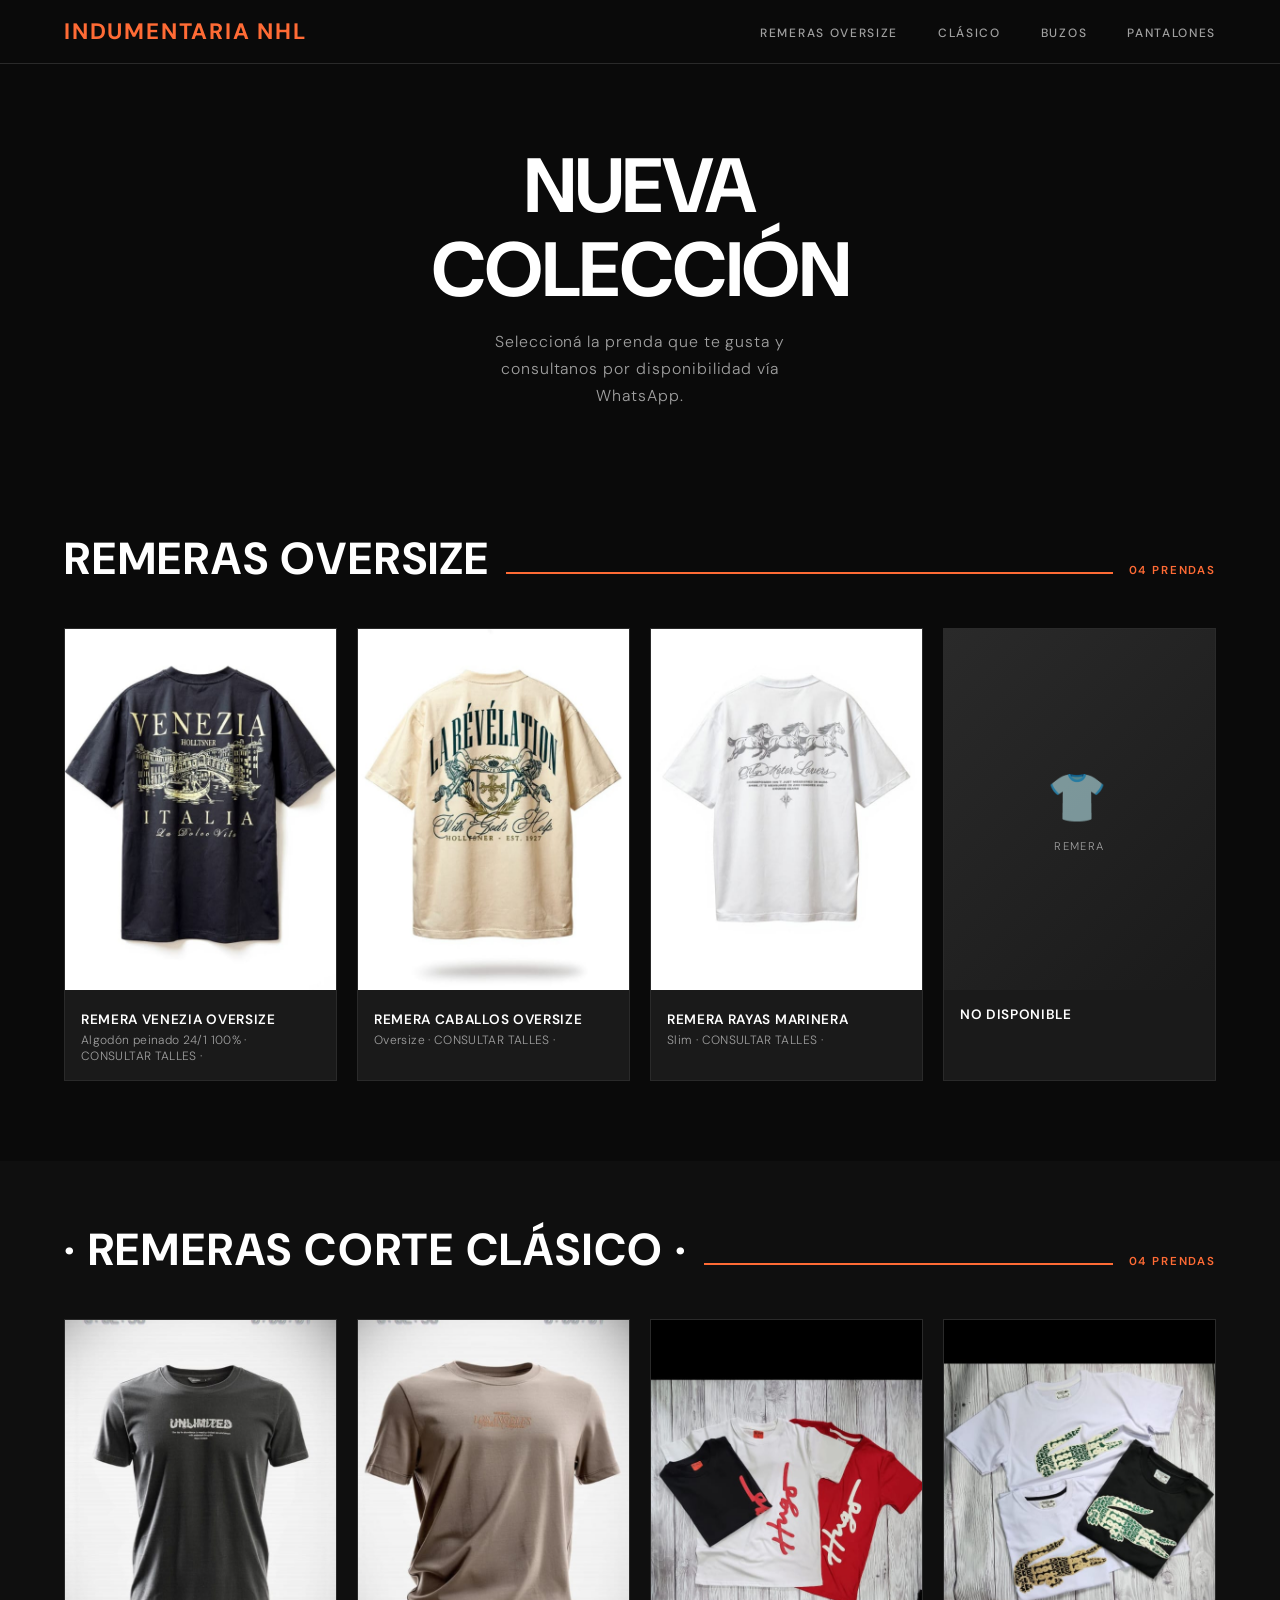
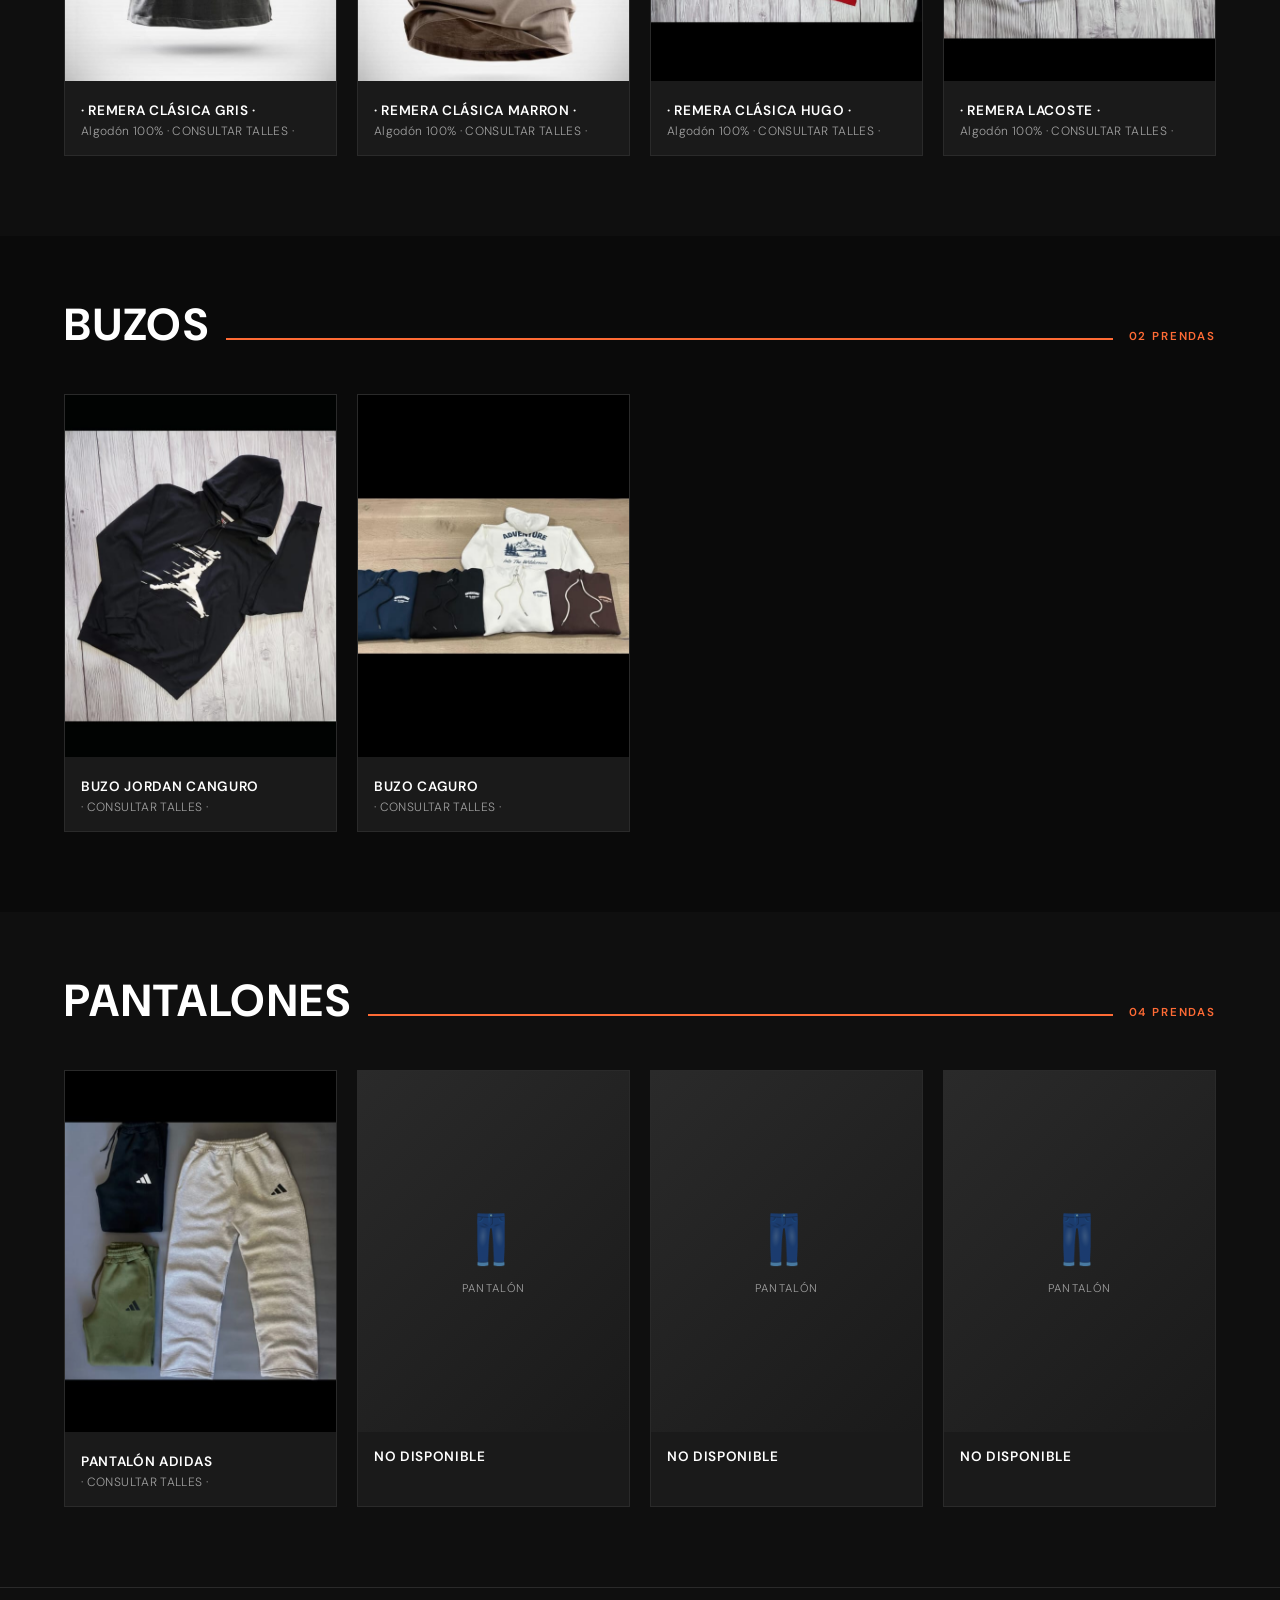
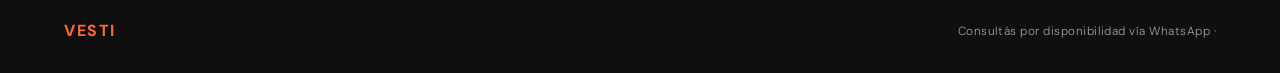
==== index.html @ 1a9f8312 "actualizo nombre pagina" ====
<!DOCTYPE html>
<html lang="es">
<head>
<meta charset="UTF-8">
<meta name="viewport" content="width=device-width, initial-scale=1.0">
<title>VESTI — Ropa</title>
<link href="https://fonts.googleapis.com/css2?family=Cormorant+Garamond:wght@300;400;600&family=DM+Sans:wght@300;400;500&display=swap" rel="stylesheet">
<link rel="stylesheet" href="css/styles.css">
</head>
<body>

<nav>
  <a href="#" class="brand">Indumentaria NHL </a>
  <ul class="nav-links">
    <li><a href="#remeras" class="active">Remeras Oversize</a></li>
    <li><a href="#remeras-clasico">Clásico</a></li>
    <li><a href="#buzos">Buzos</a></li>
    <li><a href="#pantalones">Pantalones</a></li>
  </ul>
  <button class="hamburger" id="hamburger" aria-label="Menú" onclick="toggleMenu()">
    <span></span><span></span><span></span>
  </button>
</nav>

<div class="mobile-menu" id="mobileMenu">
  <a href="#remeras" onclick="closeMenu()">Remeras</a>
  <a href="#remeras-clasico" onclick="closeMenu()">Clásico</a>
  <a href="#buzos" onclick="closeMenu()">Buzos</a>
  <a href="#pantalones" onclick="closeMenu()">Pantalones</a>
</div>

<nav class="bottom-nav" id="bottomNav">
  <a href="#remeras" id="bn-remeras">
    <svg viewBox="0 0 24 24"><path d="M20.38 3.46L16 2a4 4 0 01-8 0L3.62 3.46a2 2 0 00-1.34 2.23l.58 3.57a1 1 0 00.99.86H6v10c0 .55.45 1 1 1h10c.55 0 1-.45 1-1V10h2.15a1 1 0 00.99-.86l.58-3.57a2 2 0 00-1.34-2.23z"/></svg>
    Remeras
  </a>
  <a href="#remeras-clasico" id="bn-remeras-clasico">
    <svg viewBox="0 0 24 24"><path d="M20.38 3.46L16 2a4 4 0 01-8 0L3.62 3.46a2 2 0 00-1.34 2.23l.58 3.57a1 1 0 00.99.86H6v10c0 .55.45 1 1 1h10c.55 0 1-.45 1-1V10h2.15a1 1 0 00.99-.86l.58-3.57a2 2 0 00-1.34-2.23z"/></svg>
    Clásico
  </a>
  <a href="#buzos" id="bn-buzos">
    <svg viewBox="0 0 24 24"><rect x="2" y="7" width="20" height="14" rx="1"/><path d="M16 7V5a4 4 0 00-8 0v2"/></svg>
    Buzos
  </a>
  <a href="#pantalones" id="bn-pantalones">
    <svg viewBox="0 0 24 24"><path d="M6 2h12l-1.5 10-2.5 10h-4L7.5 12 6 2z"/><path d="M6 2l1.5 10h9L18 2"/></svg>
    Pantalones
  </a>
</nav>

<div class="hero">
  <h1>Nueva<br>Colección</h1>
  <p>Seleccioná la prenda que te gusta y consultanos por disponibilidad vía WhatsApp.</p>
</div>

<!-- ========== REMERAS OVERSIZE ========== -->
<section class="section" id="remeras">
  <div class="section-header">
    <h2 class="section-title">Remeras Oversize</h2>
    <div class="section-line"></div>
    <span class="section-count">04 prendas</span>
  </div>
  <div class="grid">
    <div class="card" onclick="openModal('Remera Venezia Ovesize','Remeras','Corte recto, tela de algodón 100% peinado. Disponible en talle S, M, L, XL.','img/venezia-rem.jpg','👕')">
      <img src="img/venezia-rem.jpg" alt="Remera negra" style="width:100%;aspect-ratio:3/4;object-fit:cover;">
      <div class="card-body">
        <div class="card-name">Remera Venezia Oversize</div>
        <div class="card-detail">Algodón peinado 24/1 100% · CONSULTAR TALLES ·</div>
      </div>
      <div class="card-overlay"><button class="card-overlay-btn">Ver prenda</button></div>
    </div>

    <div class="card" onclick="openModal('Remera Oversize Beige','Remeras','Corte oversize, cuello redondo. Tela gruesa de alta calidad. Ideal para el día a día.','img/caballos-rem.jpeg','👕')">
      <img src="img/caballos-rem.jpeg" alt="Remera Beige" style="width:100%;aspect-ratio:3/4;object-fit:cover;">
      <div class="card-body">
        <div class="card-name">Remera Caballos Oversize</div>
        <div class="card-detail">Oversize · CONSULTAR TALLES ·</div>
      </div>
      <div class="card-overlay"><button class="card-overlay-btn">Ver prenda</button></div>
    </div>

    <div class="card" onclick="openModal('Remera Oversize Caballos','Remeras','Diseño minimalista.','img/caballos2-rem.jpeg','👕')">
      <img src="img/caballos2-rem.jpeg" alt="Remera Beige" style="width:100%;aspect-ratio:3/4;object-fit:cover;">
      <div class="card-body">
        <div class="card-name">Remera Rayas Marinera</div>
        <div class="card-detail">Slim · CONSULTAR TALLES ·</div>
      </div>
      <div class="card-overlay"><button class="card-overlay-btn">Ver prenda</button></div>
    </div>
    <div class="card" onclick="openModal('Remera Estampada Retro','Remeras','Estampa retro exclusiva de colección. Tela de algodón orgánico. Edición limitada.','img/calvin-klein-rem.jpeg','👕')">
      <div class="placeholder-img"><span class="icon">👕</span><span>Remera</span></div>
      <div class="card-body">
        <div class="card-name">No disponible</div>
        <div class="card-detail"></div>
      </div>
      <div class="card-overlay"><button class="card-overlay-btn">Ver prenda</button></div>
    </div>
  </div>
</section>

<!-- ========== REMERAS CORTE CLÁSICO ========== -->
<section class="section" id="remeras-clasico">
  <div class="section-header">
    <h2 class="section-title">· Remeras Corte Clásico ·</h2>
    <div class="section-line"></div>
    <span class="section-count">04 prendas</span>
  </div>
  <div class="grid">
    <div class="card" onclick="openModal('Remera Clásica Gris','Remeras Clásico','Corte ajustado clásico, tela de algodón 100% peinado. Perfecta para combinar con cualquier outfit.','img/unlimited-rem.jpeg','👕')">
      <img src="img/unlimited-rem.jpeg" alt="Remera Gris Oscuro" style="width:100%;aspect-ratio:3/4;object-fit:cover;">
      <div class="card-body">
        <div class="card-name">· Remera Clásica Gris ·</div>
        <div class="card-detail">Algodón 100% · CONSULTAR TALLES ·</div>
      </div>
      <div class="card-overlay"><button class="card-overlay-btn">Ver prenda</button></div>
    </div>
    <div class="card" onclick="openModal('Remera Clásica Marron','Remeras Clásico','Corte ajustado, cuello redondo. Tela premium de algodón. Ideal para looks minimalistas.','img/marron-rem.jpeg','👕')">
      <img src="img/marron-rem.jpeg" alt="Remera Marron" style="width:100%;aspect-ratio:3/4;object-fit:cover;">
      <div class="card-body">
        <div class="card-name">· Remera Clásica Marron ·</div>
        <div class="card-detail">Algodón 100% · CONSULTAR TALLES ·</div>
      </div>
      <div class="card-overlay"><button class="card-overlay-btn">Ver prenda</button></div>
    </div>
    <div class="card" onclick="openModal('Remera Hugo ','Remeras Clásico','Corte clásico. Tejido suave y cómodo. Versátil para cualquier ocasión.','img/hugo.rem.jpeg','👕')">
      <img src="img/hugo.rem.jpeg" alt="Remera Hugo" style="width:100%;aspect-ratio:3/4;object-fit:cover;">
      <div class="card-body">
        <div class="card-name">· Remera Clásica Hugo · </div>
        <div class="card-detail">Algodón 100% · CONSULTAR TALLES ·</div>
      </div>
      <div class="card-overlay"><button class="card-overlay-btn">Ver prenda</button></div>
    </div>
    <div class="card" onclick="openModal('Remera Clásica Marfil','Remeras Clásico','Tono marfil elegante. Corte clásico impecable. Tela de alta calidad y durabilidad.','img/lacoste-rem.jpeg','👕')">
      <img src="img/lacoste-rem.jpeg" alt="Remera" style="width:100%;aspect-ratio:3/4;object-fit:cover;">
      <div class="card-body">
        <div class="card-name">· Remera Lacoste · </div>
        <div class="card-detail">Algodón 100% · CONSULTAR TALLES ·</div>
      </div>
      <div class="card-overlay"><button class="card-overlay-btn">Ver prenda</button></div>
    </div>
  </div>
</section>

<!-- ========== BUZOS ========== -->
<section class="section" id="buzos">
  <div class="section-header">
    <h2 class="section-title">Buzos</h2>
    <div class="section-line"></div>
    <span class="section-count">02 prendas</span>
  </div>
  <div class="grid">
    <div class="card" onclick="openModal('Buzo Canguro Gris','Buzos','Canguro con bolsillo frontal. Tela de algodón y poliéster. Ideal para el frío sin perder el estilo.','img/buzo-jordan.jpeg','🧥')">
      <img src="img/buzo-jordan.jpeg" alt="Remera" style="width:100%;aspect-ratio:3/4;object-fit:cover;">
      <div class="card-body">
        <div class="card-name">Buzo Jordan Canguro</div>
        <div class="card-detail">· CONSULTAR TALLES ·</div>
      </div>
      <div class="card-overlay"><button class="card-overlay-btn">Ver prenda</button></div>
    </div>
    <div class="card" onclick="openModal('Buzo Crewneck Negro','Buzos','Cuello redondo clásico. Felpa interna suave. Bordado minimalista en pecho.','img/buzo-adventure.jpeg','🧥')">
      <img src="img/buzo-adventure.jpeg" alt="Remera" style="width:100%;aspect-ratio:3/4;object-fit:cover;">
      <div class="card-body">
        <div class="card-name">Buzo Caguro</div>
        <div class="card-detail">· CONSULTAR TALLES ·</div>
      </div>
      <div class="card-overlay"><button class="card-overlay-btn">Ver prenda</button></div>
    </div>
  </div>
</section>

<!-- ========== PANTALONES ========== -->
<section class="section" id="pantalones">
  <div class="section-header">
    <h2 class="section-title">Pantalones</h2>
    <div class="section-line"></div>
    <span class="section-count">04 prendas</span>
  </div>
  <div class="grid">
    <div class="card" onclick="openModal('Pantalón Ancho Adidas','Pantalones','Pantalon con friza excelente calidad. Tela resistente de algodón.','img/pantalon-adidas-friza.jpeg','👖')">
      <img src="img/pantalon-adidas-friza.jpeg" alt="Pantalon Adidas" style="width:100%;aspect-ratio:3/4;object-fit:cover;">
      <div class="card-body">
        <div class="card-name">Pantalón Adidas</div>
        <div class="card-detail">· CONSULTAR TALLES ·</div>
      </div>
      <div class="card-overlay"><button class="card-overlay-btn">Ver prenda</button></div>
    </div>
    <div class="card" onclick="openModal('Jean Slim Azul','Pantalones','Jean slim clásico. Denim de calidad con elastano. Corte recto y cómodo para todo el día.','','👖')">
      <div class="placeholder-img"><span class="icon">👖</span><span>Pantalón</span></div>
      <div class="card-body">
        <div class="card-name">No disponible</div>
        <div class="card-detail"></div>
      </div>
      <div class="card-overlay"><button class="card-overlay-btn">Ver prenda</button></div>
    </div>
    <div class="card" onclick="openModal('Pantalón Recto Negro','Pantalones','Corte recto elegante. Ideal para combinar con remeras o buzos. Tela fluida de alta calidad.','','👖')">
      <div class="placeholder-img"><span class="icon">👖</span><span>Pantalón</span></div>
      <div class="card-body">
        <div class="card-name">No disponible</div>
        <div class="card-detail"></div>
      </div>
      <div class="card-overlay"><button class="card-overlay-btn">Ver prenda</button></div>
    </div>
    <div class="card" onclick="openModal('Jogger Gris Oscuro','Pantalones','Jogger con puño en tobillo. Tela de frisa suave. Comodidad máxima con elástico en cintura.','','👖')">
      <div class="placeholder-img"><span class="icon">👖</span><span>Pantalón</span></div>
      <div class="card-body">
        <div class="card-name">No disponible</div>
        <div class="card-detail"></div>
      </div>
      <div class="card-overlay"><button class="card-overlay-btn">Ver prenda</button></div>
    </div>
  </div>
</section>

<footer>
  <span class="brand-sm">Vesti</span>
  <p>Consultás por disponibilidad vía WhatsApp ·</p>
</footer>

<!-- MODAL -->
<div class="modal-backdrop" id="modal" onclick="handleBackdropClick(event)">
  <div class="modal-wrap">
    <button class="modal-close" onclick="closeModal()">✕</button>
    <div class="modal">
      <div class="modal-img" id="modalImg"></div>
      <div class="modal-content">
        <div class="modal-cat" id="modalCat"></div>
        <div class="modal-title" id="modalTitle"></div>
        <div class="modal-desc" id="modalDesc"></div>
        <a class="wsp-btn" id="wspLink" href="#" target="_blank" rel="noopener">
          <svg class="wsp-icon" viewBox="0 0 24 24" xmlns="http://www.w3.org/2000/svg">
            <path d="M17.472 14.382c-.297-.149-1.758-.867-2.03-.967-.273-.099-.471-.148-.67.15-.197.297-.767.966-.94 1.164-.173.199-.347.223-.644.075-.297-.15-1.255-.463-2.39-1.475-.883-.788-1.48-1.761-1.653-2.059-.173-.297-.018-.458.13-.606.134-.133.298-.347.446-.52.149-.174.198-.298.298-.497.099-.198.05-.371-.025-.52-.075-.149-.669-1.612-.916-2.207-.242-.579-.487-.5-.669-.51-.173-.008-.371-.01-.57-.01-.198 0-.52.074-.792.372-.272.297-1.04 1.016-1.04 2.479 0 1.462 1.065 2.875 1.213 3.074.149.198 2.096 3.2 5.077 4.487.709.306 1.262.489 1.694.625.712.227 1.36.195 1.871.118.571-.085 1.758-.719 2.006-1.413.248-.694.248-1.289.173-1.413-.074-.124-.272-.198-.57-.347m-5.421 7.403h-.004a9.87 9.87 0 01-5.031-1.378l-.361-.214-3.741.982.998-3.648-.235-.374a9.86 9.86 0 01-1.51-5.26c.001-5.45 4.436-9.884 9.888-9.884 2.64 0 5.122 1.03 6.988 2.898a9.825 9.825 0 012.893 6.994c-.003 5.45-4.437 9.884-9.885 9.884m8.413-18.297A11.815 11.815 0 0012.05 0C5.495 0 .16 5.335.157 11.892c0 2.096.547 4.142 1.588 5.945L.057 24l6.305-1.654a11.882 11.882 0 005.683 1.448h.005c6.554 0 11.89-5.335 11.893-11.893a11.821 11.821 0 00-3.48-8.413z"/>
          </svg>
          Consultar disponibilidad
        </a>
      </div>
    </div>
  </div>
</div>

<script src="js/whatapp.js"></script>

</body>
</html>
---- css/styles.css ----
*, *::before, *::after { box-sizing: border-box; margin: 0; padding: 0; }

  :root {
    --bg: #0a0a0a;
    --ink: #ffffff;
    --muted: #a0a0a0;
    --accent: #ff6b35;
    --card-bg: #1a1a1a;
    --border: #2a2a2a;
    --hover: #252525;
  }

  html { scroll-behavior: smooth; }

  body {
    background: var(--bg);
    color: var(--ink);
    font-family: 'DM Sans', sans-serif;
    font-weight: 300;
    min-height: 100vh;
  }

  /* NAV */
  nav {
    position: sticky;
    top: 0;
    z-index: 100;
    background: var(--bg);
    border-bottom: 1px solid var(--border);
    display: flex;
    align-items: center;
    justify-content: space-between;
    padding: 0 5%;
    height: 64px;
  }

  .brand {
    font-family: 'DM Sans', sans-serif;
    font-size: 1.4rem;
    font-weight: 700;
    letter-spacing: 0.08em;
    text-transform: uppercase;
    color: var(--accent);
    text-decoration: none;
    transition: color 0.3s ease;
  }

  .brand:hover {
    color: #ff5522;
  }

  .nav-links {
    display: flex;
    gap: 2.5rem;
    list-style: none;
  }

  .nav-links a {
    font-size: 0.75rem;
    letter-spacing: 0.14em;
    text-transform: uppercase;
    color: var(--muted);
    text-decoration: none;
    transition: all 0.3s ease;
    font-weight: 500;
  }

  .nav-links a:hover,
  .nav-links a.active {
    color: var(--accent);
    transform: translateY(-2px);
  }

  /* HERO */
  .hero {
    padding: 80px 5% 60px;
    text-align: center;
  }

  .hero h1 {
    font-family: 'DM Sans', sans-serif;
    font-size: clamp(2.8rem, 6vw, 5rem);
    font-weight: 700;
    line-height: 1.1;
    letter-spacing: -0.02em;
    color: var(--ink);
    margin-bottom: 16px;
    text-transform: uppercase;
  }

  .hero p {
    font-size: 0.99rem;
    color: var(--muted);
    letter-spacing: 0.06em;
    max-width: 360px;
    margin: 0 auto;
    line-height: 1.7;
  }

  /* SECTIONS */
  .section {
    padding: 60px 5% 80px;
  }

  .section:nth-child(even) {
    background: #0f0f0f;
  }

  .section-header {
    display: flex;
    align-items: baseline;
    gap: 1rem;
    margin-bottom: 40px;
  }

  .section-title {
    font-family: 'DM Sans', sans-serif;
    font-size: clamp(1.8rem, 4vw, 2.8rem);
    font-weight: 700;
    letter-spacing: 0.04em;
    color: var(--ink);
    text-transform: uppercase;
  }

  .section-line {
    flex: 1;
    height: 2px;
    background: var(--accent);
  }

  .section-count {
    font-size: 0.72rem;
    letter-spacing: 0.16em;
    color: var(--accent);
    text-transform: uppercase;
    font-weight: 600;
  }

  /* GRID */
  .grid {
    display: grid;
    grid-template-columns: repeat(auto-fill, minmax(240px, 1fr));
    gap: 20px;
  }

  /* CARD */
  .card {
    background: var(--card-bg);
    border: 1px solid var(--border);
    cursor: pointer;
    transition: all 0.4s cubic-bezier(0.34, 1.56, 0.64, 1);
    position: relative;
    overflow: hidden;
  }

  .card:hover {
    transform: translateY(-8px);
    box-shadow: 0 20px 40px rgba(255,107,53,0.25);
    border-color: var(--accent);
  }

  .card-img {
    width: 100%;
    aspect-ratio: 3/4;
    object-fit: cover;
    display: block;
    background: var(--hover);
    position: relative;
  }

  .card-img img {
    width: 100%;
    height: 100%;
    object-fit: cover;
    display: block;
  }

  .placeholder-img {
    width: 100%;
    aspect-ratio: 3/4;
    background: linear-gradient(135deg, #2a2a2a 0%, #1a1a1a 100%);
    display: flex;
    flex-direction: column;
    align-items: center;
    justify-content: center;
    gap: 10px;
  }

  .placeholder-img .icon {
    font-size: 3rem;
    opacity: 0.6;
    transition: transform 0.4s cubic-bezier(0.34, 1.56, 0.64, 1);
  }

  .card:hover .placeholder-img .icon {
    transform: scale(1.1);
  }

  .placeholder-img span {
    font-size: 0.7rem;
    letter-spacing: 0.12em;
    text-transform: uppercase;
    color: var(--muted);
  }

  .card-body {
    padding: 16px;
  }

  .card-name {
    font-size: 0.85rem;
    font-weight: 600;
    letter-spacing: 0.05em;
    color: var(--ink);
    margin-bottom: 4px;
    text-transform: uppercase;
  }

  .card-detail {
    font-size: 0.75rem;
    color: var(--muted);
    letter-spacing: 0.03em;
  }

  .card-overlay {
    position: absolute;
    inset: 0;
    background: rgba(0,0,0,0.0);
    display: flex;
    align-items: center;
    justify-content: center;
    opacity: 0;
    transition: opacity 0.4s cubic-bezier(0.34, 1.56, 0.64, 1), background 0.4s ease;
  }

  .card:hover .card-overlay {
    opacity: 1;
    background: rgba(0,0,0,0.5);
  }

  .card-overlay-btn {
    background: var(--accent);
    color: #fff;
    border: none;
    padding: 12px 28px;
    font-family: 'DM Sans', sans-serif;
    font-size: 0.75rem;
    letter-spacing: 0.12em;
    text-transform: uppercase;
    cursor: pointer;
    font-weight: 600;
    transition: all 0.4s cubic-bezier(0.34, 1.56, 0.64, 1);
    transform: translateY(10px);
    opacity: 0;
  }

  .card:hover .card-overlay-btn {
    transform: translateY(0);
    opacity: 1;
  }

  .card-overlay-btn:hover {
    background: #ff5522;
    transform: scale(1.05);
    box-shadow: 0 8px 20px rgba(255,107,53,0.4);
  }

  .card-overlay-text {
    display: flex;
    align-items: center;
    justify-content: center;
    height: 100%;
    width: 100%;
    color: #fff;
    font-size: 1.1em;
    font-weight: 500;
    background: rgba(0,0,0,0.35);
    border-radius: inherit;
    text-align: center;
    /* Elimina cualquier animación previa */
    transition: none;
  }

  /* MODAL */
  .modal-backdrop {
    display: flex;
    position: fixed;
    inset: 0;
    background: rgba(0,0,0,0.7);
    z-index: 200;
    align-items: center;
    justify-content: center;
    padding: 20px;
    backdrop-filter: blur(8px);
    opacity: 0;
    visibility: hidden;
    pointer-events: none;
    transition: opacity 0.22s ease, visibility 0.22s ease;
  }

  .modal-backdrop.open {
    background: rgba(0,0,0,0.7);
    opacity: 1;
    visibility: visible;
    pointer-events: auto;
  }

  .modal-backdrop.open .modal {
    transform: scale(1);
    opacity: 1;
  }

  .modal {
    background: var(--card-bg);
    width: 100%;
    max-width: 520px;
    max-height: 90vh;
    overflow-y: auto;
    animation: modalIn 0.5s cubic-bezier(0.34, 1.56, 0.64, 1);
    border: 1px solid var(--border);
    box-shadow: 0 20px 60px rgba(0,0,0,0.4);
    transform: scale(0.96);
    transition: transform 0.28s ease, opacity 0.28s ease;
    opacity: 0;
  }

  @keyframes modalIn {
    from { opacity: 0; transform: scale(0.9) translateY(30px); }
    to   { opacity: 1; transform: scale(1) translateY(0); }
  }

  .modal-img {
    width: 100%;
    aspect-ratio: 3/4;
    background: var(--hover);
    overflow: hidden;
    position: relative;
  }

  .modal-img img {
    width: 100%;
    height: 100%;
    object-fit: cover;
    display: block;
    animation: imgZoomIn 0.6s cubic-bezier(0.34, 1.56, 0.64, 1);
  }

  @keyframes imgZoomIn {
    from { transform: scale(0.95); opacity: 0; }
    to { transform: scale(1); opacity: 1; }
  }

  .modal-img .placeholder-img {
    aspect-ratio: 3/4;
  }

  .modal-content {
    padding: 28px;
  }

  .modal-cat {
    font-size: 0.68rem;
    letter-spacing: 0.18em;
    text-transform: uppercase;
    color: var(--muted);
    margin-bottom: 8px;
  }

  .modal-title {
    font-family: 'Cormorant Garamond', serif;
    font-size: 1.9rem;
    font-weight: 400;
    color: var(--ink);
    margin-bottom: 12px;
  }

  .modal-desc {
    font-size: 0.84rem;
    color: var(--muted);
    line-height: 1.8;
    margin-bottom: 28px;
  }

  .wsp-btn {
    display: flex;
    align-items: center;
    justify-content: center;
    gap: 10px;
    width: 100%;
    background: var(--accent);
    color: #fff;
    border: none;
    padding: 15px;
    font-family: 'DM Sans', sans-serif;
    font-size: 0.85rem;
    font-weight: 600;
    letter-spacing: 0.08em;
    text-transform: uppercase;
    cursor: pointer;
    text-decoration: none;
    transition: all 0.4s cubic-bezier(0.34, 1.56, 0.64, 1);
  }

  .wsp-btn:hover { 
    background: #ff5522;
    transform: translateY(-2px);
    box-shadow: 0 12px 30px rgba(255,107,53,0.3);
  }

  .wsp-icon {
    width: 20px;
    height: 20px;
    fill: #fff;
  }

  .modal-close {
    position: absolute;
    top: 16px;
    right: 16px;
    background: var(--accent);
    border: none;
    width: 36px;
    height: 36px;
    display: flex;
    align-items: center;
    justify-content: center;
    cursor: pointer;
    font-size: 1rem;
    color: #fff;
    z-index: 10;
    transition: all 0.3s ease;
  }

  .modal-close:hover {
    background: #ff5522;
    transform: rotate(90deg) scale(1.1);
  }

  .modal-wrap {
    position: relative;
  }

  /* FOOTER */
  footer {
    border-top: 1px solid var(--border);
    padding: 32px 5%;
    display: flex;
    align-items: center;
    justify-content: space-between;
    flex-wrap: wrap;
    gap: 12px;
    background: #0f0f0f;
  }

  footer .brand-sm {
    font-family: 'DM Sans', sans-serif;
    font-size: 1rem;
    letter-spacing: 0.1em;
    text-transform: uppercase;
    color: var(--accent);
    font-weight: 700;
  }

  footer p {
    font-size: 0.74rem;
    color: var(--muted);
    letter-spacing: 0.04em;
  }

  /* Hamburger */
  .hamburger {
    display: none;
    flex-direction: column;
    gap: 5px;
    background: none;
    border: none;
    cursor: pointer;
    padding: 4px;
    transition: all 0.3s ease;
  }
  .hamburger span {
    display: block;
    width: 24px;
    height: 2px;
    background: var(--accent);
    transition: all 0.4s cubic-bezier(0.34, 1.56, 0.64, 1);
    transform-origin: center;
  }
  .hamburger.open span:nth-child(1) { transform: translateY(7px) rotate(45deg); }
  .hamburger.open span:nth-child(2) { opacity: 0; }
  .hamburger.open span:nth-child(3) { transform: translateY(-7px) rotate(-45deg); }

  /* Mobile drawer */
  .mobile-menu {
    display: none;
    position: fixed;
    top: 64px; left: 0; right: 0; bottom: 0;
    background: var(--bg);
    z-index: 150;
    flex-direction: column;
    align-items: center;
    justify-content: center;
    gap: 2.5rem;
  }
  .mobile-menu.open { display: flex; }
  .mobile-menu a {
    font-family: 'DM Sans', sans-serif;
    font-size: 2.2rem;
    font-weight: 700;
    letter-spacing: 0.08em;
    color: var(--accent);
    text-decoration: none;
    text-transform: uppercase;
    transition: all 0.3s ease;
  }

  .mobile-menu a:hover {
    color: #ff5522;
    transform: scale(1.05);
  }

  /* Bottom nav */
  .bottom-nav {
    display: none;
    position: fixed;
    bottom: 0; left: 0; right: 0;
    background: var(--bg);
    border-top: 1px solid var(--border);
    z-index: 90;
    justify-content: space-around;
    padding: 10px 0 max(10px, env(safe-area-inset-bottom));
  }
  .bottom-nav a {
    display: flex;
    flex-direction: column;
    align-items: center;
    gap: 4px;
    font-size: 0.62rem;
    letter-spacing: 0.1em;
    text-transform: uppercase;
    color: var(--muted);
    text-decoration: none;
    transition: all 0.3s ease;
    flex: 1;
    font-weight: 600;
  }
  .bottom-nav a.active { 
    color: var(--accent);
  }

  .bottom-nav a:hover {
    color: var(--accent);
    transform: translateY(-4px);
  }

  .bottom-nav a svg { 
    width: 20px; 
    height: 20px; 
    stroke: currentColor; 
    fill: none; 
    stroke-width: 1.5;
    transition: all 0.3s ease;
  }

  .bottom-nav a:hover svg {
    transform: scale(1.1);
  }

  /* Tablet */
  @media (max-width: 900px) {
    .grid { grid-template-columns: repeat(2, 1fr); gap: 16px; }
  }

  /* Mobile */
  @media (max-width: 600px) {
    .nav-links { display: none; }
    .hamburger { display: flex; }
    .bottom-nav { display: flex; }

    .hero { padding: 44px 5% 32px; }
    .section { padding: 40px 4% 80px; }
    .section-count { display: none; }

    .grid { grid-template-columns: repeat(2, 1fr); gap: 12px; }

    .card-overlay {
      top: auto;
      bottom: 0;
      height: auto;
      background: rgba(26,26,24,0) !important;
      opacity: 1 !important;
      padding: 10px;
      justify-content: flex-end;
      align-items: flex-end;
    }
    .card-overlay-btn {
      font-size: 0.65rem;
      padding: 7px 14px;
      background: var(--ink);
      color: #fff;
    }

    .modal-backdrop { padding: 0; align-items: flex-end; }
    .modal-wrap { width: 100%; }
    .modal {
      max-width: 100%;
      max-height: 90vh;
      border-radius: 16px 16px 0 0;
    }
    .modal-img .placeholder-img { aspect-ratio: 16/9; }
    .modal-content { padding: 20px 20px 24px; }
    .modal-title { font-size: 1.5rem; }
    .modal-close { top: 12px; right: 12px; }
    .wsp-btn { padding: 16px; font-size: 0.9rem; }

    footer { flex-direction: column; align-items: flex-start; padding-bottom: 80px; }
  }

  @media (max-width: 360px) {
    .grid { grid-template-columns: 1fr; }
  }
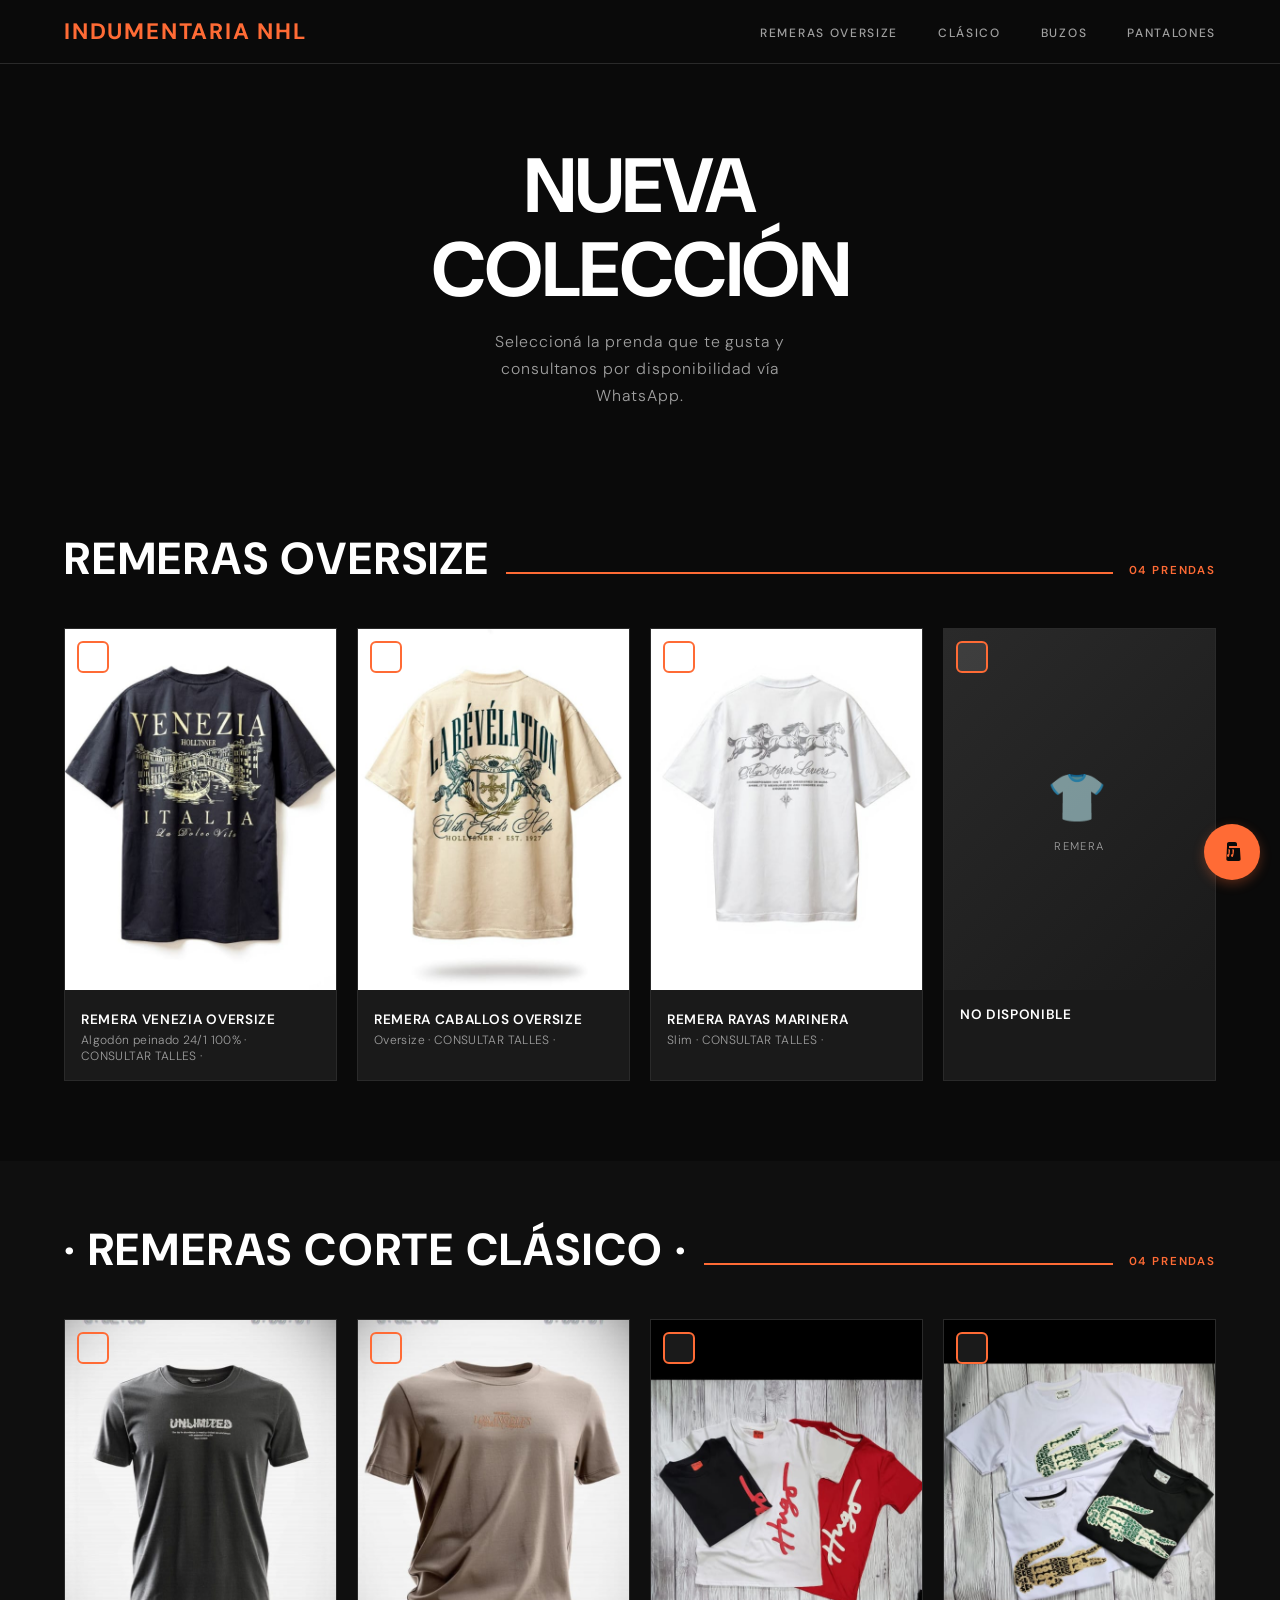
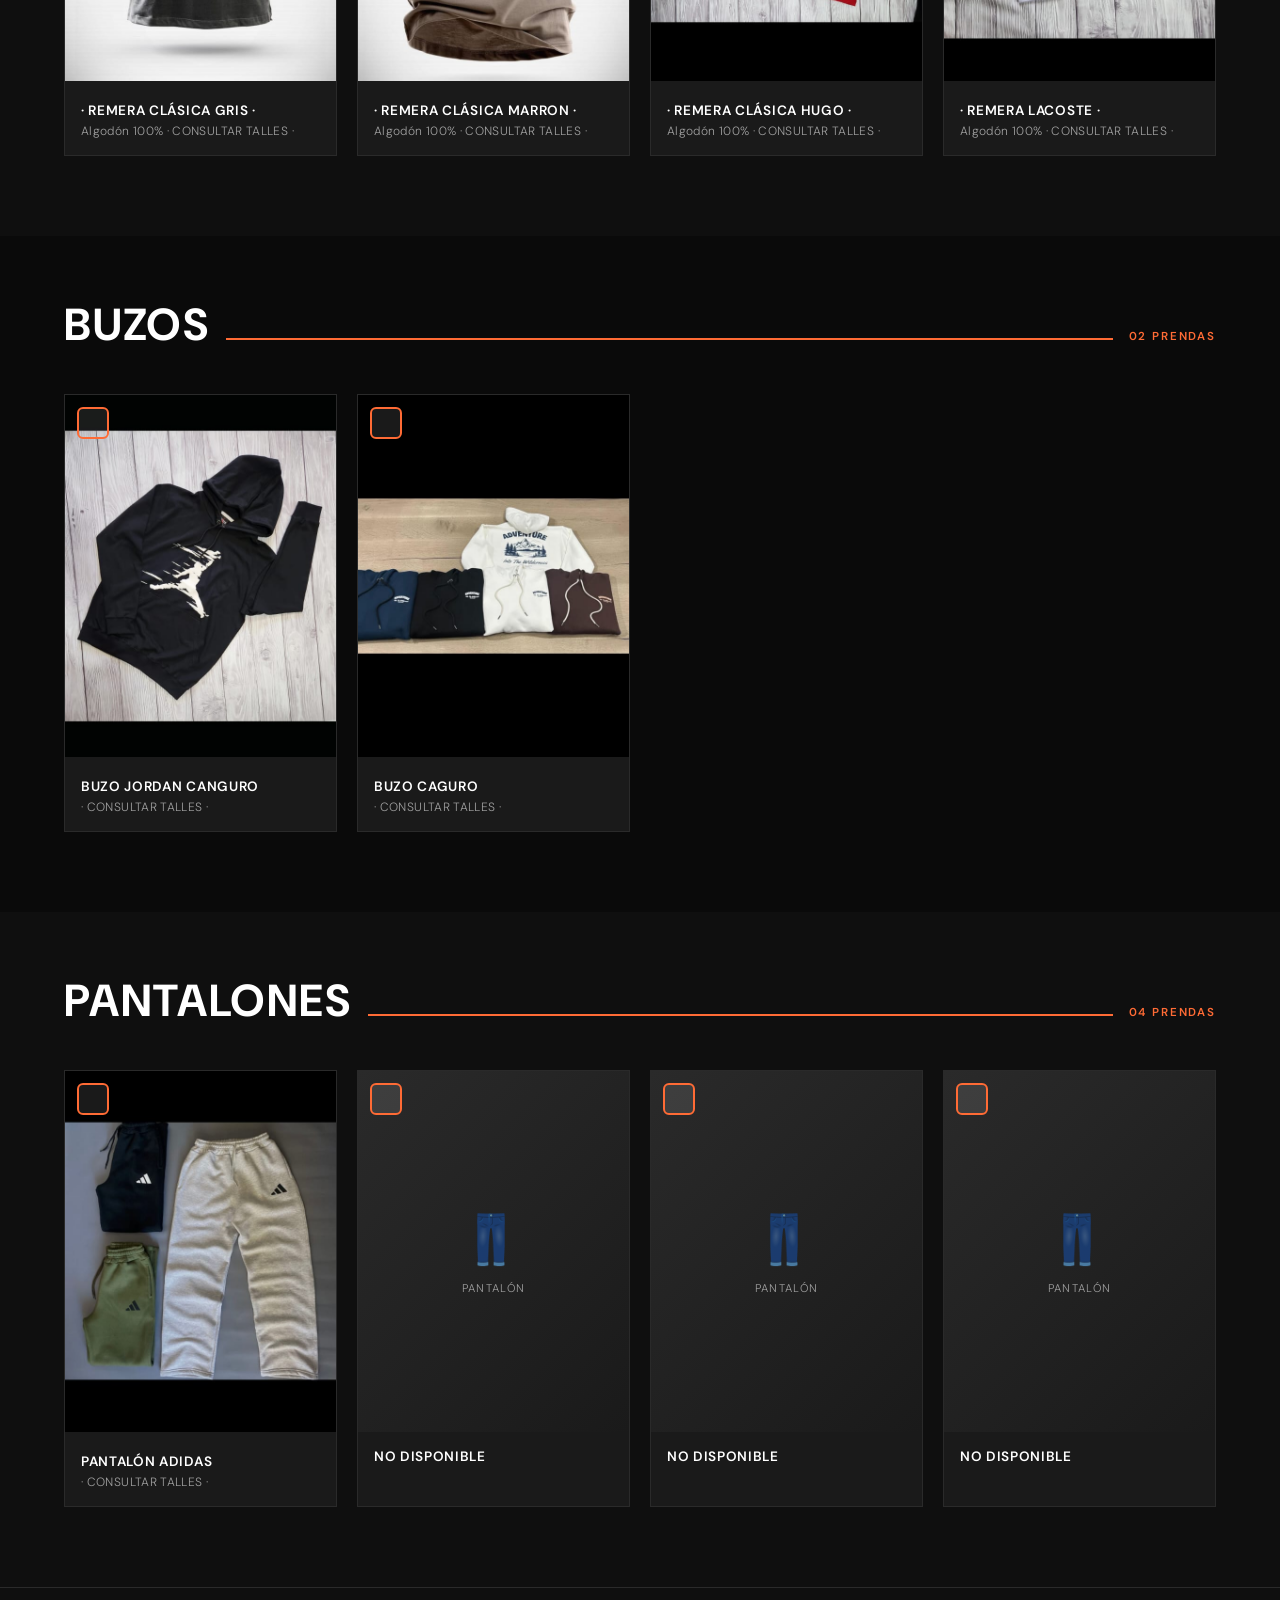
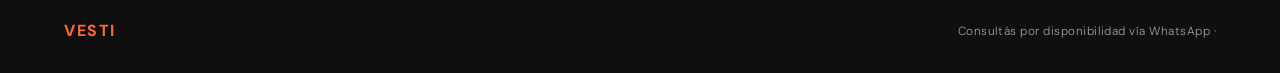
==== commit 51ff5bd6: "actualizando checkbox" ====
--- a/index.html
+++ b/index.html
@@ -23,8 +23,8 @@
 </nav>
 
 <div class="mobile-menu" id="mobileMenu">
-  <a href="#remeras" onclick="closeMenu()">Remeras</a>
-  <a href="#remeras-clasico" onclick="closeMenu()">Clásico</a>
+  <a href="#remeras" onclick="closeMenu()">Remeras Oversize</a>
+  <a href="#remeras-clasico" onclick="closeMenu()">Remeras Clásica</a>
   <a href="#buzos" onclick="closeMenu()">Buzos</a>
   <a href="#pantalones" onclick="closeMenu()">Pantalones</a>
 </div>
@@ -32,7 +32,7 @@
 <nav class="bottom-nav" id="bottomNav">
   <a href="#remeras" id="bn-remeras">
     <svg viewBox="0 0 24 24"><path d="M20.38 3.46L16 2a4 4 0 01-8 0L3.62 3.46a2 2 0 00-1.34 2.23l.58 3.57a1 1 0 00.99.86H6v10c0 .55.45 1 1 1h10c.55 0 1-.45 1-1V10h2.15a1 1 0 00.99-.86l.58-3.57a2 2 0 00-1.34-2.23z"/></svg>
-    Remeras
+    Remeras Oversize
   </a>
   <a href="#remeras-clasico" id="bn-remeras-clasico">
     <svg viewBox="0 0 24 24"><path d="M20.38 3.46L16 2a4 4 0 01-8 0L3.62 3.46a2 2 0 00-1.34 2.23l.58 3.57a1 1 0 00.99.86H6v10c0 .55.45 1 1 1h10c.55 0 1-.45 1-1V10h2.15a1 1 0 00.99-.86l.58-3.57a2 2 0 00-1.34-2.23z"/></svg>
@@ -61,39 +61,51 @@
     <span class="section-count">04 prendas</span>
   </div>
   <div class="grid">
-    <div class="card" onclick="openModal('Remera Venezia Ovesize','Remeras','Corte recto, tela de algodón 100% peinado. Disponible en talle S, M, L, XL.','img/venezia-rem.jpg','👕')">
-      <img src="img/venezia-rem.jpg" alt="Remera negra" style="width:100%;aspect-ratio:3/4;object-fit:cover;">
-      <div class="card-body">
-        <div class="card-name">Remera Venezia Oversize</div>
-        <div class="card-detail">Algodón peinado 24/1 100% · CONSULTAR TALLES ·</div>
-      </div>
-      <div class="card-overlay"><button class="card-overlay-btn">Ver prenda</button></div>
-    </div>
-
-    <div class="card" onclick="openModal('Remera Oversize Beige','Remeras','Corte oversize, cuello redondo. Tela gruesa de alta calidad. Ideal para el día a día.','img/caballos-rem.jpeg','👕')">
-      <img src="img/caballos-rem.jpeg" alt="Remera Beige" style="width:100%;aspect-ratio:3/4;object-fit:cover;">
-      <div class="card-body">
-        <div class="card-name">Remera Caballos Oversize</div>
-        <div class="card-detail">Oversize · CONSULTAR TALLES ·</div>
-      </div>
-      <div class="card-overlay"><button class="card-overlay-btn">Ver prenda</button></div>
-    </div>
-
-    <div class="card" onclick="openModal('Remera Oversize Caballos','Remeras','Diseño minimalista.','img/caballos2-rem.jpeg','👕')">
-      <img src="img/caballos2-rem.jpeg" alt="Remera Beige" style="width:100%;aspect-ratio:3/4;object-fit:cover;">
-      <div class="card-body">
-        <div class="card-name">Remera Rayas Marinera</div>
-        <div class="card-detail">Slim · CONSULTAR TALLES ·</div>
-      </div>
-      <div class="card-overlay"><button class="card-overlay-btn">Ver prenda</button></div>
-    </div>
-    <div class="card" onclick="openModal('Remera Estampada Retro','Remeras','Estampa retro exclusiva de colección. Tela de algodón orgánico. Edición limitada.','img/calvin-klein-rem.jpeg','👕')">
-      <div class="placeholder-img"><span class="icon">👕</span><span>Remera</span></div>
-      <div class="card-body">
-        <div class="card-name">No disponible</div>
-        <div class="card-detail"></div>
-      </div>
-      <div class="card-overlay"><button class="card-overlay-btn">Ver prenda</button></div>
+    <div class="card">
+      <input type="checkbox" class="card-checkbox" data-name="Remera Venezia Oversize" onchange="updateCart()">
+      <div onclick="openModal('Remera Venezia Ovesize','Remeras','Corte recto, tela de algodón 100% peinado. Disponible en talle S, M, L, XL.','img/venezia-rem.jpg','👕')">
+        <img src="img/venezia-rem.jpg" alt="Remera negra" style="width:100%;aspect-ratio:3/4;object-fit:cover;">
+        <div class="card-body">
+          <div class="card-name">Remera Venezia Oversize</div>
+          <div class="card-detail">Algodón peinado 24/1 100% · CONSULTAR TALLES ·</div>
+        </div>
+        <div class="card-overlay"><button class="card-overlay-btn">Ver prenda</button></div>
+      </div>
+    </div>
+
+    <div class="card">
+      <input type="checkbox" class="card-checkbox" data-name="Remera Caballos Oversize" onchange="updateCart()">
+      <div onclick="openModal('Remera Oversize Beige','Remeras','Corte oversize, cuello redondo. Tela gruesa de alta calidad. Ideal para el día a día.','img/caballos-rem.jpeg','👕')">
+        <img src="img/caballos-rem.jpeg" alt="Remera Beige" style="width:100%;aspect-ratio:3/4;object-fit:cover;">
+        <div class="card-body">
+          <div class="card-name">Remera Caballos Oversize</div>
+          <div class="card-detail">Oversize · CONSULTAR TALLES ·</div>
+        </div>
+        <div class="card-overlay"><button class="card-overlay-btn">Ver prenda</button></div>
+      </div>
+    </div>
+
+    <div class="card">
+      <input type="checkbox" class="card-checkbox" data-name="Remera Rayas Marinera" onchange="updateCart()">
+      <div onclick="openModal('Remera Oversize Caballos','Remeras','Diseño minimalista.','img/caballos2-rem.jpeg','👕')">
+        <img src="img/caballos2-rem.jpeg" alt="Remera Beige" style="width:100%;aspect-ratio:3/4;object-fit:cover;">
+        <div class="card-body">
+          <div class="card-name">Remera Rayas Marinera</div>
+          <div class="card-detail">Slim · CONSULTAR TALLES ·</div>
+        </div>
+        <div class="card-overlay"><button class="card-overlay-btn">Ver prenda</button></div>
+      </div>
+    </div>
+    <div class="card">
+      <input type="checkbox" class="card-checkbox" data-name="No disponible" onchange="updateCart()" disabled>
+      <div onclick="openModal('Remera Estampada Retro','Remeras','Estampa retro exclusiva de colección. Tela de algodón orgánico. Edición limitada.','img/calvin-klein-rem.jpeg','👕')">
+        <div class="placeholder-img"><span class="icon">👕</span><span>Remera</span></div>
+        <div class="card-body">
+          <div class="card-name">No disponible</div>
+          <div class="card-detail"></div>
+        </div>
+        <div class="card-overlay"><button class="card-overlay-btn">Ver prenda</button></div>
+      </div>
     </div>
   </div>
 </section>
@@ -106,15 +118,20 @@
     <span class="section-count">04 prendas</span>
   </div>
   <div class="grid">
-    <div class="card" onclick="openModal('Remera Clásica Gris','Remeras Clásico','Corte ajustado clásico, tela de algodón 100% peinado. Perfecta para combinar con cualquier outfit.','img/unlimited-rem.jpeg','👕')">
-      <img src="img/unlimited-rem.jpeg" alt="Remera Gris Oscuro" style="width:100%;aspect-ratio:3/4;object-fit:cover;">
-      <div class="card-body">
+    <div class="card">
+      <input type="checkbox" class="card-checkbox" data-name="Remera Clásica Gris" onchange="updateCart()">
+      <div onclick="openModal('Remera Clásica Gris','Remeras Clásico','Corte ajustado clásico, tela de algodón 100% peinado. Perfecta para combinar con cualquier outfit.','img/unlimited-rem.jpeg','👕')">
+        <img src="img/unlimited-rem.jpeg" alt="Remera Gris Oscuro" style="width:100%;aspect-ratio:3/4;object-fit:cover;">
+        <div class="card-body">
         <div class="card-name">· Remera Clásica Gris ·</div>
         <div class="card-detail">Algodón 100% · CONSULTAR TALLES ·</div>
       </div>
       <div class="card-overlay"><button class="card-overlay-btn">Ver prenda</button></div>
     </div>
-    <div class="card" onclick="openModal('Remera Clásica Marron','Remeras Clásico','Corte ajustado, cuello redondo. Tela premium de algodón. Ideal para looks minimalistas.','img/marron-rem.jpeg','👕')">
+    </div>
+    <div class="card">
+      <input type="checkbox" class="card-checkbox" data-name="Remera Clásica Marron" onchange="updateCart()">
+      <div onclick="openModal('Remera Clásica Marron','Remeras Clásico','Corte ajustado, cuello redondo. Tela premium de algodón. Ideal para looks minimalistas.','img/marron-rem.jpeg','👕')">
       <img src="img/marron-rem.jpeg" alt="Remera Marron" style="width:100%;aspect-ratio:3/4;object-fit:cover;">
       <div class="card-body">
         <div class="card-name">· Remera Clásica Marron ·</div>
@@ -122,7 +139,10 @@
       </div>
       <div class="card-overlay"><button class="card-overlay-btn">Ver prenda</button></div>
     </div>
-    <div class="card" onclick="openModal('Remera Hugo ','Remeras Clásico','Corte clásico. Tejido suave y cómodo. Versátil para cualquier ocasión.','img/hugo.rem.jpeg','👕')">
+    </div>
+    <div class="card">
+      <input type="checkbox" class="card-checkbox" data-name="Remera Clásica Hugo" onchange="updateCart()">
+      <div onclick="openModal('Remera Hugo ','Remeras Clásico','Corte clásico. Tejido suave y cómodo. Versátil para cualquier ocasión.','img/hugo.rem.jpeg','👕')">
       <img src="img/hugo.rem.jpeg" alt="Remera Hugo" style="width:100%;aspect-ratio:3/4;object-fit:cover;">
       <div class="card-body">
         <div class="card-name">· Remera Clásica Hugo · </div>
@@ -130,7 +150,10 @@
       </div>
       <div class="card-overlay"><button class="card-overlay-btn">Ver prenda</button></div>
     </div>
-    <div class="card" onclick="openModal('Remera Clásica Marfil','Remeras Clásico','Tono marfil elegante. Corte clásico impecable. Tela de alta calidad y durabilidad.','img/lacoste-rem.jpeg','👕')">
+    </div>
+    <div class="card">
+      <input type="checkbox" class="card-checkbox" data-name="Remera Clásica Marfil" onchange="updateCart()">
+      <div onclick="openModal('Remera Clásica Marfil','Remeras Clásico','Tono marfil elegante. Corte clásico impecable. Tela de alta calidad y durabilidad.','img/lacoste-rem.jpeg','👕')">
       <img src="img/lacoste-rem.jpeg" alt="Remera" style="width:100%;aspect-ratio:3/4;object-fit:cover;">
       <div class="card-body">
         <div class="card-name">· Remera Lacoste · </div>
@@ -149,7 +172,9 @@
     <span class="section-count">02 prendas</span>
   </div>
   <div class="grid">
-    <div class="card" onclick="openModal('Buzo Canguro Gris','Buzos','Canguro con bolsillo frontal. Tela de algodón y poliéster. Ideal para el frío sin perder el estilo.','img/buzo-jordan.jpeg','🧥')">
+    <div class="card">
+      <input type="checkbox" class="card-checkbox" data-name="Buzo Jordan Canguro" onchange="updateCart()">
+      <div onclick="openModal('Buzo Canguro Gris','Buzos','Canguro con bolsillo frontal. Tela de algodón y poliéster. Ideal para el frío sin perder el estilo.','img/buzo-jordan.jpeg','🧥')">
       <img src="img/buzo-jordan.jpeg" alt="Remera" style="width:100%;aspect-ratio:3/4;object-fit:cover;">
       <div class="card-body">
         <div class="card-name">Buzo Jordan Canguro</div>
@@ -157,13 +182,17 @@
       </div>
       <div class="card-overlay"><button class="card-overlay-btn">Ver prenda</button></div>
     </div>
-    <div class="card" onclick="openModal('Buzo Crewneck Negro','Buzos','Cuello redondo clásico. Felpa interna suave. Bordado minimalista en pecho.','img/buzo-adventure.jpeg','🧥')">
+    </div>
+    <div class="card">
+      <input type="checkbox" class="card-checkbox" data-name="Buzo Caguro" onchange="updateCart()">
+      <div onclick="openModal('Buzo Crewneck Negro','Buzos','Cuello redondo clásico. Felpa interna suave. Bordado minimalista en pecho.','img/buzo-adventure.jpeg','🧥')">
       <img src="img/buzo-adventure.jpeg" alt="Remera" style="width:100%;aspect-ratio:3/4;object-fit:cover;">
       <div class="card-body">
         <div class="card-name">Buzo Caguro</div>
         <div class="card-detail">· CONSULTAR TALLES ·</div>
       </div>
       <div class="card-overlay"><button class="card-overlay-btn">Ver prenda</button></div>
+    </div>
     </div>
   </div>
 </section>
@@ -176,7 +205,9 @@
     <span class="section-count">04 prendas</span>
   </div>
   <div class="grid">
-    <div class="card" onclick="openModal('Pantalón Ancho Adidas','Pantalones','Pantalon con friza excelente calidad. Tela resistente de algodón.','img/pantalon-adidas-friza.jpeg','👖')">
+    <div class="card">
+      <input type="checkbox" class="card-checkbox" data-name="Pantalón Adidas" onchange="updateCart()">
+      <div onclick="openModal('Pantalón Ancho Adidas','Pantalones','Pantalon con friza excelente calidad. Tela resistente de algodón.','img/pantalon-adidas-friza.jpeg','👖')">
       <img src="img/pantalon-adidas-friza.jpeg" alt="Pantalon Adidas" style="width:100%;aspect-ratio:3/4;object-fit:cover;">
       <div class="card-body">
         <div class="card-name">Pantalón Adidas</div>
@@ -184,7 +215,10 @@
       </div>
       <div class="card-overlay"><button class="card-overlay-btn">Ver prenda</button></div>
     </div>
-    <div class="card" onclick="openModal('Jean Slim Azul','Pantalones','Jean slim clásico. Denim de calidad con elastano. Corte recto y cómodo para todo el día.','','👖')">
+    </div>
+    <div class="card">
+      <input type="checkbox" class="card-checkbox" data-name="No disponible" onchange="updateCart()" disabled>
+      <div onclick="openModal('Jean Slim Azul','Pantalones','Jean slim clásico. Denim de calidad con elastano. Corte recto y cómodo para todo el día.','','👖')">
       <div class="placeholder-img"><span class="icon">👖</span><span>Pantalón</span></div>
       <div class="card-body">
         <div class="card-name">No disponible</div>
@@ -192,7 +226,10 @@
       </div>
       <div class="card-overlay"><button class="card-overlay-btn">Ver prenda</button></div>
     </div>
-    <div class="card" onclick="openModal('Pantalón Recto Negro','Pantalones','Corte recto elegante. Ideal para combinar con remeras o buzos. Tela fluida de alta calidad.','','👖')">
+    </div>
+    <div class="card">
+      <input type="checkbox" class="card-checkbox" data-name="No disponible" onchange="updateCart()" disabled>
+      <div onclick="openModal('Pantalón Recto Negro','Pantalones','Corte recto elegante. Ideal para combinar con remeras o buzos. Tela fluida de alta calidad.','','👖')">
       <div class="placeholder-img"><span class="icon">👖</span><span>Pantalón</span></div>
       <div class="card-body">
         <div class="card-name">No disponible</div>
@@ -200,7 +237,10 @@
       </div>
       <div class="card-overlay"><button class="card-overlay-btn">Ver prenda</button></div>
     </div>
-    <div class="card" onclick="openModal('Jogger Gris Oscuro','Pantalones','Jogger con puño en tobillo. Tela de frisa suave. Comodidad máxima con elástico en cintura.','','👖')">
+    </div>
+    <div class="card">
+      <input type="checkbox" class="card-checkbox" data-name="No disponible" onchange="updateCart()" disabled>
+      <div onclick="openModal('Jogger Gris Oscuro','Pantalones','Jogger con puño en tobillo. Tela de frisa suave. Comodidad máxima con elástico en cintura.','','👖')">
       <div class="placeholder-img"><span class="icon">👖</span><span>Pantalón</span></div>
       <div class="card-body">
         <div class="card-name">No disponible</div>
@@ -215,6 +255,24 @@
   <span class="brand-sm">Vesti</span>
   <p>Consultás por disponibilidad vía WhatsApp ·</p>
 </footer>
+
+<!-- CARRITO FLOTANTE -->
+<div class="cart-float" id="cartFloat">
+  <button class="cart-btn" onclick="toggleCart()">
+    <svg viewBox="0 0 24 24" xmlns="http://www.w3.org/2000/svg">
+      <path d="M9 2c-1.1 0-1.99.9-1.99 2L7 6h10L17 4c0-1.1-.9-2-2-2H9zm0 2H7.12L6.38 19c-.14 1.1.75 2 1.98 2h10.28c1.23 0 2.12-.9 1.98-2l-.74-11H9zm3.5 5c.83 0 1.5.67 1.5 1.5S13.33 17 12.5 17 11 16.33 11 15.5s.67-1.5 1.5-1.5zm-4 0c.83 0 1.5.67 1.5 1.5S9.33 17 8.5 17 7 16.33 7 15.5 7.67 14 8.5 14z"/>
+    </svg>
+    <span class="cart-count" id="cartCount">0</span>
+  </button>
+  <div class="cart-panel" id="cartPanel" style="display:none;">
+    <div class="cart-header">
+      <h3>Prendas seleccionadas</h3>
+      <button onclick="toggleCart()" class="close-cart">✕</button>
+    </div>
+    <div class="cart-items" id="cartItems"></div>
+    <button class="cart-consult-btn" onclick="consultarCarrito()">Consultar por WhatsApp</button>
+  </div>
+</div>
 
 <!-- MODAL -->
 <div class="modal-backdrop" id="modal" onclick="handleBackdropClick(event)">
--- a/css/styles.css
+++ b/css/styles.css
@@ -150,7 +150,9 @@
     cursor: pointer;
     transition: all 0.4s cubic-bezier(0.34, 1.56, 0.64, 1);
     position: relative;
-    overflow: hidden;
+    overflow: visible;
+    display: flex;
+    flex-direction: column;
   }
 
   .card:hover {
@@ -205,6 +207,7 @@
 
   .card-body {
     padding: 16px;
+    flex: 1;
   }
 
   .card-name {
@@ -286,27 +289,24 @@
     display: flex;
     position: fixed;
     inset: 0;
-    background: rgba(0,0,0,0.7);
+    background: rgba(0,0,0,0.6);
     z-index: 200;
     align-items: center;
     justify-content: center;
     padding: 20px;
-    backdrop-filter: blur(8px);
     opacity: 0;
     visibility: hidden;
     pointer-events: none;
-    transition: opacity 0.22s ease, visibility 0.22s ease;
+    transition: opacity 0.15s ease, visibility 0.15s ease;
   }
 
   .modal-backdrop.open {
-    background: rgba(0,0,0,0.7);
     opacity: 1;
     visibility: visible;
     pointer-events: auto;
   }
 
   .modal-backdrop.open .modal {
-    transform: scale(1);
     opacity: 1;
   }
 
@@ -316,17 +316,10 @@
     max-width: 520px;
     max-height: 90vh;
     overflow-y: auto;
-    animation: modalIn 0.5s cubic-bezier(0.34, 1.56, 0.64, 1);
     border: 1px solid var(--border);
-    box-shadow: 0 20px 60px rgba(0,0,0,0.4);
-    transform: scale(0.96);
-    transition: transform 0.28s ease, opacity 0.28s ease;
+    box-shadow: 0 10px 40px rgba(0,0,0,0.3);
+    transition: opacity 0.15s ease;
     opacity: 0;
-  }
-
-  @keyframes modalIn {
-    from { opacity: 0; transform: scale(0.9) translateY(30px); }
-    to   { opacity: 1; transform: scale(1) translateY(0); }
   }
 
   .modal-img {
@@ -342,12 +335,6 @@
     height: 100%;
     object-fit: cover;
     display: block;
-    animation: imgZoomIn 0.6s cubic-bezier(0.34, 1.56, 0.64, 1);
-  }
-
-  @keyframes imgZoomIn {
-    from { transform: scale(0.95); opacity: 0; }
-    to { transform: scale(1); opacity: 1; }
   }
 
   .modal-img .placeholder-img {
@@ -584,20 +571,26 @@
     .grid { grid-template-columns: repeat(2, 1fr); gap: 12px; }
 
     .card-overlay {
+      position: relative;
       top: auto;
-      bottom: 0;
+      bottom: auto;
       height: auto;
-      background: rgba(26,26,24,0) !important;
+      background: none !important;
       opacity: 1 !important;
-      padding: 10px;
+      padding: 0;
       justify-content: flex-end;
       align-items: flex-end;
+      order: 3;
     }
     .card-overlay-btn {
       font-size: 0.65rem;
-      padding: 7px 14px;
-      background: var(--ink);
+      padding: 10px 16px;
+      background: var(--accent);
       color: #fff;
+      opacity: 1 !important;
+      transform: translateY(0) !important;
+      width: 100%;
+      font-weight: 700;
     }
 
     .modal-backdrop { padding: 0; align-items: flex-end; }
@@ -618,4 +611,229 @@
 
   @media (max-width: 360px) {
     .grid { grid-template-columns: 1fr; }
-  }+  }
+
+  /* CARRITO FLOTANTE */
+  .cart-float {
+    position: fixed;
+    bottom: 20px;
+    right: 20px;
+    z-index: 150;
+  }
+
+  .cart-btn {
+    width: 56px;
+    height: 56px;
+    border-radius: 50%;
+    background: var(--accent);
+    color: var(--bg);
+    border: none;
+    cursor: pointer;
+    display: flex;
+    align-items: center;
+    justify-content: center;
+    box-shadow: 0 4px 12px rgba(255, 107, 53, 0.3);
+    transition: all 0.3s ease;
+    position: relative;
+  }
+
+  .cart-btn:hover {
+    transform: scale(1.1);
+    box-shadow: 0 6px 16px rgba(255, 107, 53, 0.4);
+  }
+
+  .cart-btn svg {
+    width: 24px;
+    height: 24px;
+    fill: currentColor;
+  }
+
+  .cart-count {
+    position: absolute;
+    top: -8px;
+    right: -8px;
+    background: #ff3b1f;
+    color: white;
+    width: 24px;
+    height: 24px;
+    border-radius: 50%;
+    display: none;
+    align-items: center;
+    justify-content: center;
+    font-size: 0.75rem;
+    font-weight: 700;
+  }
+
+  .cart-panel {
+    position: absolute;
+    bottom: 70px;
+    right: 0;
+    width: 300px;
+    max-height: 400px;
+    background: var(--card-bg);
+    border: 1px solid var(--border);
+    border-radius: 8px;
+    box-shadow: 0 10px 40px rgba(0, 0, 0, 0.3);
+    display: flex;
+    flex-direction: column;
+    animation: slideUp 0.2s ease;
+  }
+
+  @keyframes slideUp {
+    from { opacity: 0; transform: translateY(10px); }
+    to { opacity: 1; transform: translateY(0); }
+  }
+
+  .cart-header {
+    padding: 16px;
+    border-bottom: 1px solid var(--border);
+    display: flex;
+    justify-content: space-between;
+    align-items: center;
+  }
+
+  .cart-header h3 {
+    font-size: 0.9rem;
+    font-weight: 500;
+    margin: 0;
+  }
+
+  .close-cart {
+    background: none;
+    border: none;
+    color: var(--muted);
+    cursor: pointer;
+    font-size: 1.2rem;
+    transition: color 0.2s;
+  }
+
+  .close-cart:hover {
+    color: var(--accent);
+  }
+
+  .cart-items {
+    flex: 1;
+    overflow-y: auto;
+    padding: 12px;
+    font-size: 0.85rem;
+  }
+
+  .cart-item {
+    display: flex;
+    justify-content: space-between;
+    align-items: center;
+    padding: 8px;
+    background: var(--hover);
+    border-radius: 4px;
+    margin-bottom: 8px;
+    gap: 8px;
+  }
+
+  .cart-item span {
+    flex: 1;
+    word-break: break-word;
+  }
+
+  .remove-item {
+    background: none;
+    border: none;
+    color: var(--muted);
+    cursor: pointer;
+    font-size: 1.2rem;
+    transition: color 0.2s;
+    flex-shrink: 0;
+  }
+
+  .remove-item:hover {
+    color: #ff3b1f;
+  }
+
+  .empty-cart {
+    text-align: center;
+    color: var(--muted);
+    padding: 16px 8px;
+    font-size: 0.85rem;
+  }
+
+  .cart-consult-btn {
+    margin: 12px;
+    padding: 12px;
+    background: var(--accent);
+    color: var(--bg);
+    border: none;
+    border-radius: 4px;
+    cursor: pointer;
+    font-weight: 600;
+    font-size: 0.85rem;
+    transition: background 0.2s;
+  }
+
+  .cart-consult-btn:hover {
+    background: #ff5522;
+  }
+
+  /* CHECKBOX EN TARJETAS */
+  .card-checkbox {
+    position: absolute;
+    top: 12px;
+    left: 12px;
+    width: 32px;
+    height: 32px;
+    cursor: pointer;
+    z-index: 10;
+    appearance: none;
+    -webkit-appearance: none;
+    -moz-appearance: none;
+    background: rgba(255, 255, 255, 0.1);
+    border: 2px solid var(--accent);
+    border-radius: 6px;
+    transition: all 0.2s ease;
+    display: flex;
+    align-items: center;
+    justify-content: center;
+  }
+
+  .card-checkbox:hover {
+    background: rgba(255, 107, 53, 0.2);
+    transform: scale(1.05);
+  }
+
+  .card-checkbox:checked {
+    background: var(--accent);
+    box-shadow: 0 0 12px rgba(255, 107, 53, 0.5);
+  }
+
+  .card-checkbox:checked::after {
+    content: '✓';
+    color: var(--bg);
+    font-weight: bold;
+    font-size: 18px;
+  }
+
+  .card {
+    position: relative;
+  }
+
+  @media (max-width: 768px) {
+    .cart-panel {
+      width: 280px;
+      max-height: 350px;
+    }
+  }
+
+  @media (max-width: 480px) {
+    .cart-float {
+      bottom: 10px;
+      right: 10px;
+    }
+
+    .cart-btn {
+      width: 50px;
+      height: 50px;
+    }
+
+    .cart-panel {
+      width: 260px;
+      bottom: 65px;
+    }
+  }
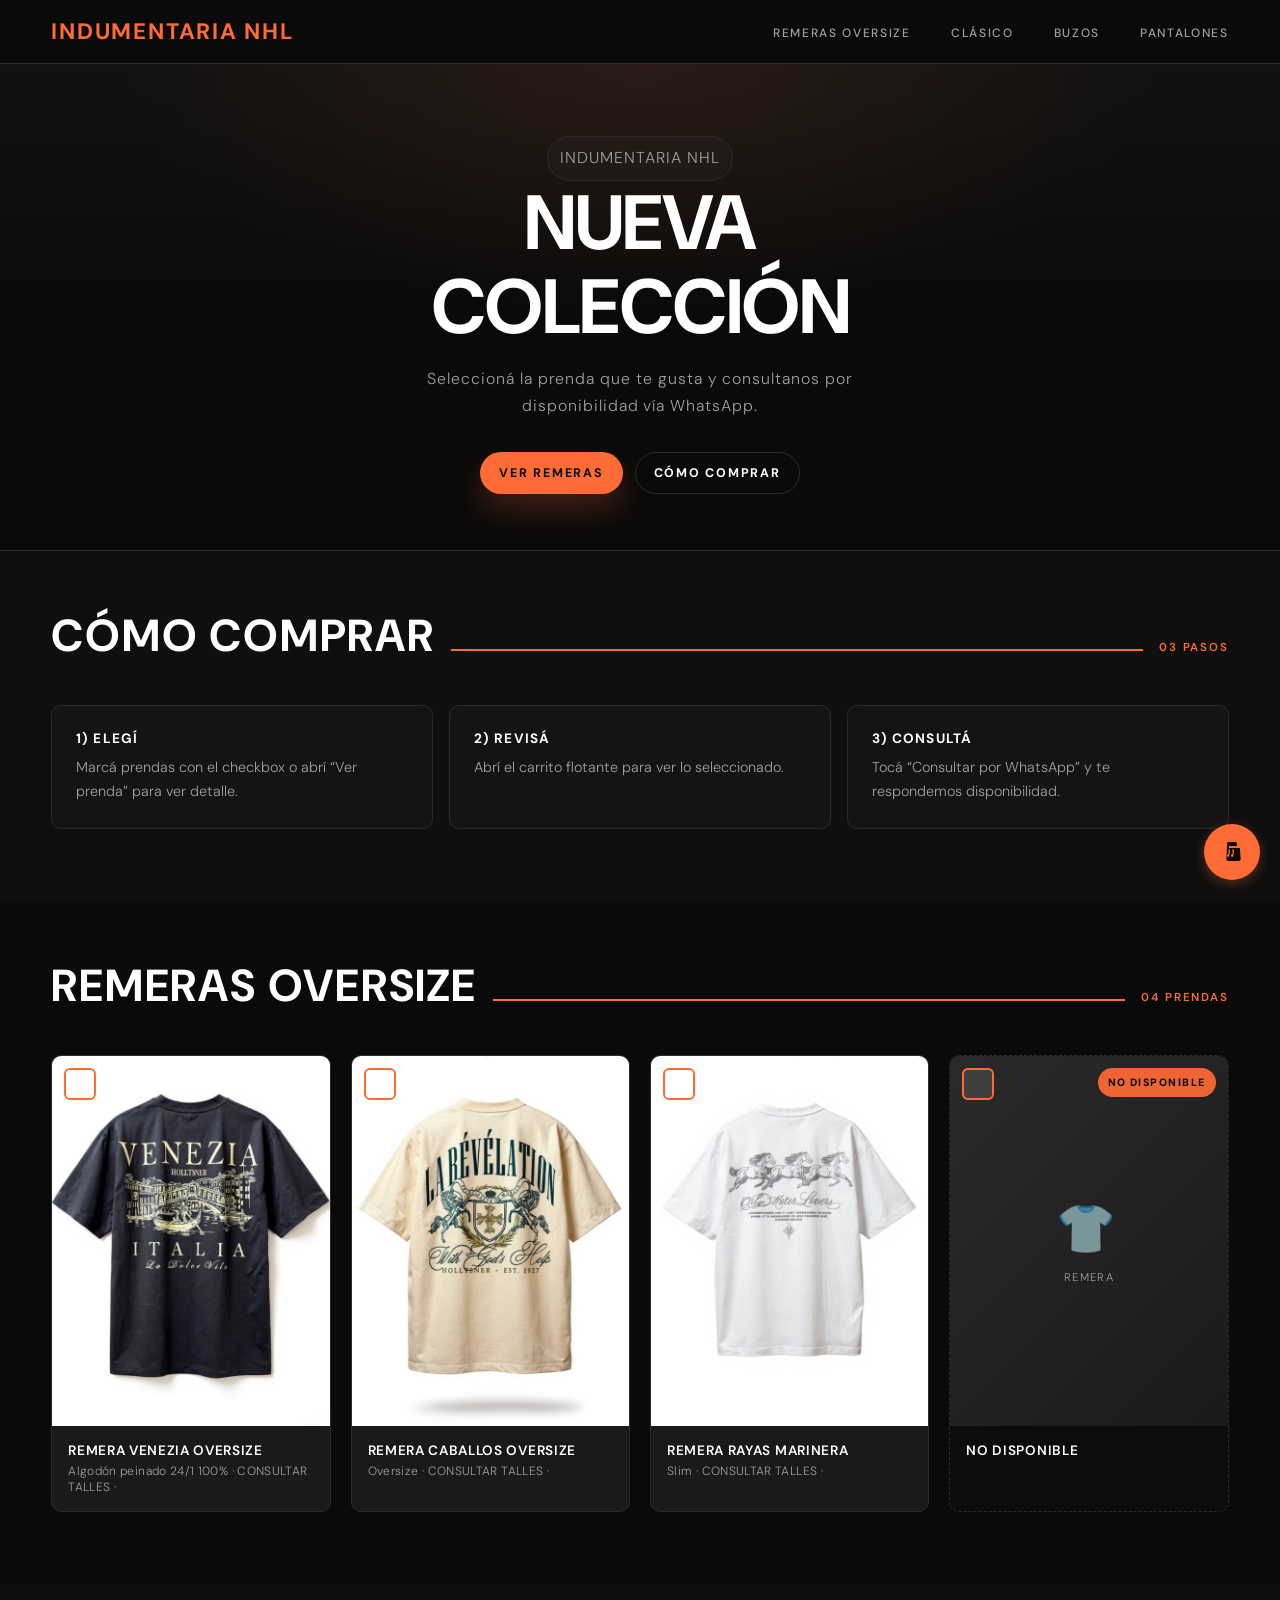
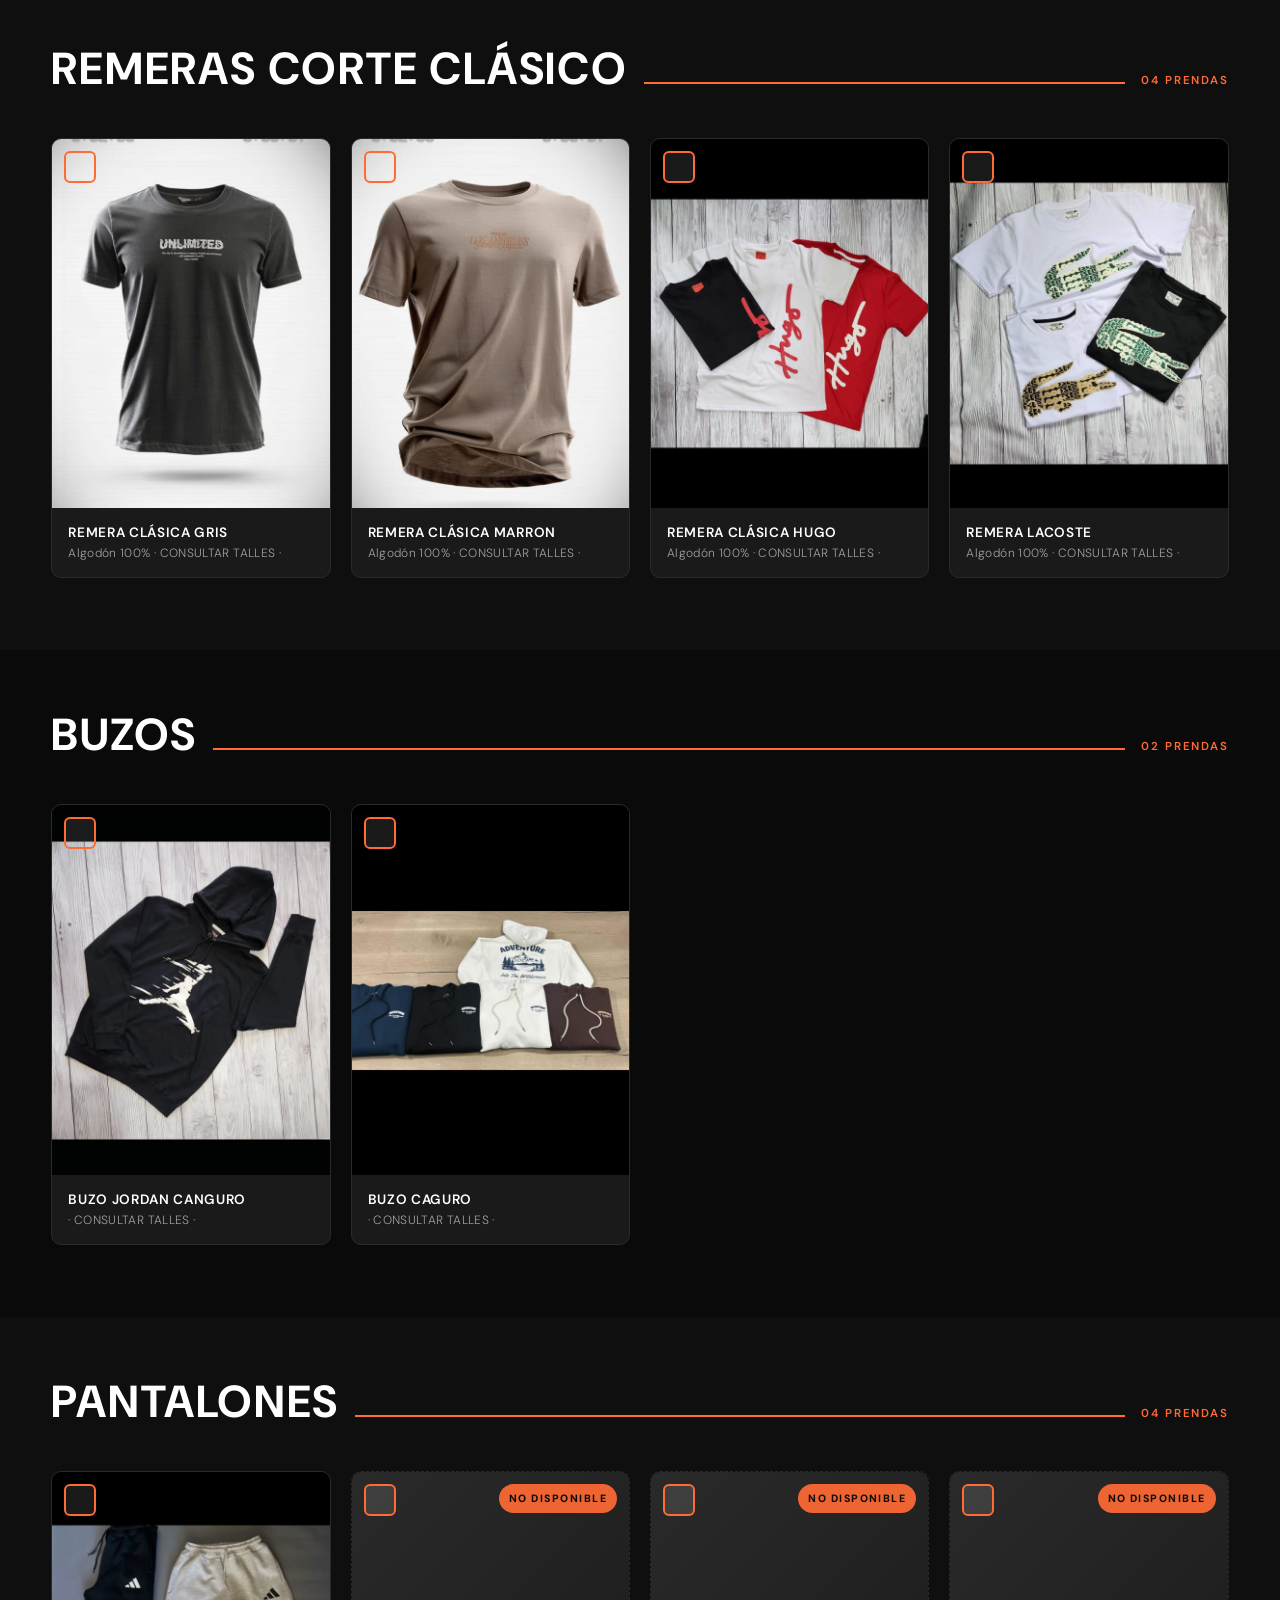
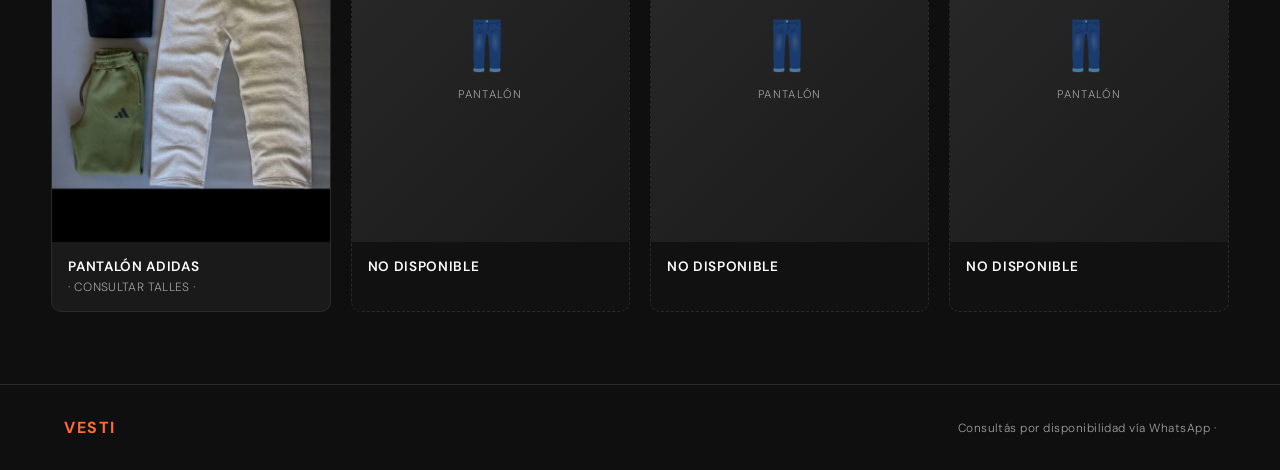
==== commit 46ebecc9: "actulazando UI" ====
--- a/index.html
+++ b/index.html
@@ -28,6 +28,8 @@
   <a href="#buzos" onclick="closeMenu()">Buzos</a>
   <a href="#pantalones" onclick="closeMenu()">Pantalones</a>
 </div>
+
+<div class="scrim" id="scrim" onclick="closeMenu()" aria-hidden="true"></div>
 
 <nav class="bottom-nav" id="bottomNav">
   <a href="#remeras" id="bn-remeras">
@@ -48,10 +50,39 @@
   </a>
 </nav>
 
-<div class="hero">
-  <h1>Nueva<br>Colección</h1>
-  <p>Seleccioná la prenda que te gusta y consultanos por disponibilidad vía WhatsApp.</p>
-</div>
+<header class="hero" id="inicio">
+  <div class="hero-inner">
+    <p class="hero-kicker">Indumentaria NHL</p>
+    <h1>Nueva<br>Colección</h1>
+    <p>Seleccioná la prenda que te gusta y consultanos por disponibilidad vía WhatsApp.</p>
+    <div class="hero-actions">
+      <a class="btn btn-primary" href="#remeras">Ver remeras</a>
+      <button class="btn btn-ghost" type="button" onclick="scrollToHowToBuy()">Cómo comprar</button>
+    </div>
+  </div>
+</header>
+
+<section class="section howto" id="como-comprar" aria-label="Cómo comprar">
+  <div class="section-header">
+    <h2 class="section-title">Cómo comprar</h2>
+    <div class="section-line"></div>
+    <span class="section-count">03 pasos</span>
+  </div>
+  <div class="howto-grid">
+    <div class="howto-item">
+      <div class="howto-title">1) Elegí</div>
+      <p class="howto-text">Marcá prendas con el checkbox o abrí “Ver prenda” para ver detalle.</p>
+    </div>
+    <div class="howto-item">
+      <div class="howto-title">2) Revisá</div>
+      <p class="howto-text">Abrí el carrito flotante para ver lo seleccionado.</p>
+    </div>
+    <div class="howto-item">
+      <div class="howto-title">3) Consultá</div>
+      <p class="howto-text">Tocá “Consultar por WhatsApp” y te respondemos disponibilidad.</p>
+    </div>
+  </div>
+</section>
 
 <!-- ========== REMERAS OVERSIZE ========== -->
 <section class="section" id="remeras">
@@ -62,49 +93,49 @@
   </div>
   <div class="grid">
     <div class="card">
-      <input type="checkbox" class="card-checkbox" data-name="Remera Venezia Oversize" onchange="updateCart()">
-      <div onclick="openModal('Remera Venezia Ovesize','Remeras','Corte recto, tela de algodón 100% peinado. Disponible en talle S, M, L, XL.','img/venezia-rem.jpg','👕')">
-        <img src="img/venezia-rem.jpg" alt="Remera negra" style="width:100%;aspect-ratio:3/4;object-fit:cover;">
+      <input type="checkbox" class="card-checkbox" data-name="Remera Venezia Oversize" data-img="img/venezia-rem.jpg" onchange="updateCart()">
+      <div class="card-hit" role="button" tabindex="0" onkeydown="handleCardKey(event)" onclick="openModal('Remera Venezia Oversize','Remeras','Corte recto, tela de algodón 100% peinado. Disponible en talle S, M, L, XL.','img/venezia-rem.jpg','👕')">
+        <img class="card-media" src="img/venezia-rem.jpg" alt="Remera Venezia Oversize">
         <div class="card-body">
           <div class="card-name">Remera Venezia Oversize</div>
           <div class="card-detail">Algodón peinado 24/1 100% · CONSULTAR TALLES ·</div>
         </div>
-        <div class="card-overlay"><button class="card-overlay-btn">Ver prenda</button></div>
-      </div>
-    </div>
-
-    <div class="card">
-      <input type="checkbox" class="card-checkbox" data-name="Remera Caballos Oversize" onchange="updateCart()">
-      <div onclick="openModal('Remera Oversize Beige','Remeras','Corte oversize, cuello redondo. Tela gruesa de alta calidad. Ideal para el día a día.','img/caballos-rem.jpeg','👕')">
-        <img src="img/caballos-rem.jpeg" alt="Remera Beige" style="width:100%;aspect-ratio:3/4;object-fit:cover;">
+        <div class="card-overlay"><button class="card-overlay-btn" type="button">Ver prenda</button></div>
+      </div>
+    </div>
+
+    <div class="card">
+      <input type="checkbox" class="card-checkbox" data-name="Remera Caballos Oversize" data-img="img/caballos-rem.jpeg" onchange="updateCart()">
+      <div class="card-hit" role="button" tabindex="0" onkeydown="handleCardKey(event)" onclick="openModal('Remera Oversize Beige','Remeras','Corte oversize, cuello redondo. Tela gruesa de alta calidad. Ideal para el día a día.','img/caballos-rem.jpeg','👕')">
+        <img class="card-media" src="img/caballos-rem.jpeg" alt="Remera Caballos Oversize">
         <div class="card-body">
           <div class="card-name">Remera Caballos Oversize</div>
           <div class="card-detail">Oversize · CONSULTAR TALLES ·</div>
         </div>
-        <div class="card-overlay"><button class="card-overlay-btn">Ver prenda</button></div>
-      </div>
-    </div>
-
-    <div class="card">
-      <input type="checkbox" class="card-checkbox" data-name="Remera Rayas Marinera" onchange="updateCart()">
-      <div onclick="openModal('Remera Oversize Caballos','Remeras','Diseño minimalista.','img/caballos2-rem.jpeg','👕')">
-        <img src="img/caballos2-rem.jpeg" alt="Remera Beige" style="width:100%;aspect-ratio:3/4;object-fit:cover;">
+        <div class="card-overlay"><button class="card-overlay-btn" type="button">Ver prenda</button></div>
+      </div>
+    </div>
+
+    <div class="card">
+      <input type="checkbox" class="card-checkbox" data-name="Remera Rayas Marinera" data-img="img/caballos2-rem.jpeg" onchange="updateCart()">
+      <div class="card-hit" role="button" tabindex="0" onkeydown="handleCardKey(event)" onclick="openModal('Remera Oversize Caballos','Remeras','Diseño minimalista.','img/caballos2-rem.jpeg','👕')">
+        <img class="card-media" src="img/caballos2-rem.jpeg" alt="Remera Rayas Marinera">
         <div class="card-body">
           <div class="card-name">Remera Rayas Marinera</div>
           <div class="card-detail">Slim · CONSULTAR TALLES ·</div>
         </div>
-        <div class="card-overlay"><button class="card-overlay-btn">Ver prenda</button></div>
-      </div>
-    </div>
-    <div class="card">
+        <div class="card-overlay"><button class="card-overlay-btn" type="button">Ver prenda</button></div>
+      </div>
+    </div>
+    <div class="card card--disabled" aria-disabled="true">
       <input type="checkbox" class="card-checkbox" data-name="No disponible" onchange="updateCart()" disabled>
-      <div onclick="openModal('Remera Estampada Retro','Remeras','Estampa retro exclusiva de colección. Tela de algodón orgánico. Edición limitada.','img/calvin-klein-rem.jpeg','👕')">
+      <div class="card-hit" role="button" tabindex="0" onkeydown="handleCardKey(event)" onclick="openModal('Remera Estampada Retro','Remeras','Estampa retro exclusiva de colección. Tela de algodón orgánico. Edición limitada.','img/calvin-klein-rem.jpeg','👕')">
         <div class="placeholder-img"><span class="icon">👕</span><span>Remera</span></div>
         <div class="card-body">
           <div class="card-name">No disponible</div>
           <div class="card-detail"></div>
         </div>
-        <div class="card-overlay"><button class="card-overlay-btn">Ver prenda</button></div>
+        <div class="card-overlay"><button class="card-overlay-btn" type="button">Ver prenda</button></div>
       </div>
     </div>
   </div>
@@ -113,53 +144,53 @@
 <!-- ========== REMERAS CORTE CLÁSICO ========== -->
 <section class="section" id="remeras-clasico">
   <div class="section-header">
-    <h2 class="section-title">· Remeras Corte Clásico ·</h2>
+    <h2 class="section-title">Remeras Corte Clásico</h2>
     <div class="section-line"></div>
     <span class="section-count">04 prendas</span>
   </div>
   <div class="grid">
     <div class="card">
-      <input type="checkbox" class="card-checkbox" data-name="Remera Clásica Gris" onchange="updateCart()">
-      <div onclick="openModal('Remera Clásica Gris','Remeras Clásico','Corte ajustado clásico, tela de algodón 100% peinado. Perfecta para combinar con cualquier outfit.','img/unlimited-rem.jpeg','👕')">
-        <img src="img/unlimited-rem.jpeg" alt="Remera Gris Oscuro" style="width:100%;aspect-ratio:3/4;object-fit:cover;">
-        <div class="card-body">
-        <div class="card-name">· Remera Clásica Gris ·</div>
+      <input type="checkbox" class="card-checkbox" data-name="Remera Clásica Gris" data-img="img/unlimited-rem.jpeg" onchange="updateCart()">
+      <div class="card-hit" role="button" tabindex="0" onkeydown="handleCardKey(event)" onclick="openModal('Remera Clásica Gris','Remeras Clásico','Corte ajustado clásico, tela de algodón 100% peinado. Perfecta para combinar con cualquier outfit.','img/unlimited-rem.jpeg','👕')">
+        <img class="card-media" src="img/unlimited-rem.jpeg" alt="Remera Clásica Gris">
+        <div class="card-body">
+        <div class="card-name">Remera Clásica Gris</div>
         <div class="card-detail">Algodón 100% · CONSULTAR TALLES ·</div>
       </div>
-      <div class="card-overlay"><button class="card-overlay-btn">Ver prenda</button></div>
-    </div>
-    </div>
-    <div class="card">
-      <input type="checkbox" class="card-checkbox" data-name="Remera Clásica Marron" onchange="updateCart()">
-      <div onclick="openModal('Remera Clásica Marron','Remeras Clásico','Corte ajustado, cuello redondo. Tela premium de algodón. Ideal para looks minimalistas.','img/marron-rem.jpeg','👕')">
-      <img src="img/marron-rem.jpeg" alt="Remera Marron" style="width:100%;aspect-ratio:3/4;object-fit:cover;">
-      <div class="card-body">
-        <div class="card-name">· Remera Clásica Marron ·</div>
+      <div class="card-overlay"><button class="card-overlay-btn" type="button">Ver prenda</button></div>
+    </div>
+    </div>
+    <div class="card">
+      <input type="checkbox" class="card-checkbox" data-name="Remera Clásica Marron" data-img="img/marron-rem.jpeg" onchange="updateCart()">
+      <div class="card-hit" role="button" tabindex="0" onkeydown="handleCardKey(event)" onclick="openModal('Remera Clásica Marron','Remeras Clásico','Corte ajustado, cuello redondo. Tela premium de algodón. Ideal para looks minimalistas.','img/marron-rem.jpeg','👕')">
+      <img class="card-media" src="img/marron-rem.jpeg" alt="Remera Clásica Marrón">
+      <div class="card-body">
+        <div class="card-name">Remera Clásica Marron</div>
         <div class="card-detail">Algodón 100% · CONSULTAR TALLES ·</div>
       </div>
-      <div class="card-overlay"><button class="card-overlay-btn">Ver prenda</button></div>
-    </div>
-    </div>
-    <div class="card">
-      <input type="checkbox" class="card-checkbox" data-name="Remera Clásica Hugo" onchange="updateCart()">
-      <div onclick="openModal('Remera Hugo ','Remeras Clásico','Corte clásico. Tejido suave y cómodo. Versátil para cualquier ocasión.','img/hugo.rem.jpeg','👕')">
-      <img src="img/hugo.rem.jpeg" alt="Remera Hugo" style="width:100%;aspect-ratio:3/4;object-fit:cover;">
-      <div class="card-body">
-        <div class="card-name">· Remera Clásica Hugo · </div>
+      <div class="card-overlay"><button class="card-overlay-btn" type="button">Ver prenda</button></div>
+    </div>
+    </div>
+    <div class="card">
+      <input type="checkbox" class="card-checkbox" data-name="Remera Clásica Hugo" data-img="img/hugo.rem.jpeg" onchange="updateCart()">
+      <div class="card-hit" role="button" tabindex="0" onkeydown="handleCardKey(event)" onclick="openModal('Remera Hugo ','Remeras Clásico','Corte clásico. Tejido suave y cómodo. Versátil para cualquier ocasión.','img/hugo.rem.jpeg','👕')">
+      <img class="card-media" src="img/hugo.rem.jpeg" alt="Remera Clásica Hugo">
+      <div class="card-body">
+        <div class="card-name">Remera Clásica Hugo</div>
         <div class="card-detail">Algodón 100% · CONSULTAR TALLES ·</div>
       </div>
-      <div class="card-overlay"><button class="card-overlay-btn">Ver prenda</button></div>
-    </div>
-    </div>
-    <div class="card">
-      <input type="checkbox" class="card-checkbox" data-name="Remera Clásica Marfil" onchange="updateCart()">
-      <div onclick="openModal('Remera Clásica Marfil','Remeras Clásico','Tono marfil elegante. Corte clásico impecable. Tela de alta calidad y durabilidad.','img/lacoste-rem.jpeg','👕')">
-      <img src="img/lacoste-rem.jpeg" alt="Remera" style="width:100%;aspect-ratio:3/4;object-fit:cover;">
-      <div class="card-body">
-        <div class="card-name">· Remera Lacoste · </div>
+      <div class="card-overlay"><button class="card-overlay-btn" type="button">Ver prenda</button></div>
+    </div>
+    </div>
+    <div class="card">
+      <input type="checkbox" class="card-checkbox" data-name="Remera Clásica Marfil" data-img="img/lacoste-rem.jpeg" onchange="updateCart()">
+      <div class="card-hit" role="button" tabindex="0" onkeydown="handleCardKey(event)" onclick="openModal('Remera Clásica Marfil','Remeras Clásico','Tono marfil elegante. Corte clásico impecable. Tela de alta calidad y durabilidad.','img/lacoste-rem.jpeg','👕')">
+      <img class="card-media" src="img/lacoste-rem.jpeg" alt="Remera Lacoste">
+      <div class="card-body">
+        <div class="card-name">Remera Lacoste</div>
         <div class="card-detail">Algodón 100% · CONSULTAR TALLES ·</div>
       </div>
-      <div class="card-overlay"><button class="card-overlay-btn">Ver prenda</button></div>
+      <div class="card-overlay"><button class="card-overlay-btn" type="button">Ver prenda</button></div>
     </div>
   </div>
 </section>
@@ -173,25 +204,25 @@
   </div>
   <div class="grid">
     <div class="card">
-      <input type="checkbox" class="card-checkbox" data-name="Buzo Jordan Canguro" onchange="updateCart()">
-      <div onclick="openModal('Buzo Canguro Gris','Buzos','Canguro con bolsillo frontal. Tela de algodón y poliéster. Ideal para el frío sin perder el estilo.','img/buzo-jordan.jpeg','🧥')">
-      <img src="img/buzo-jordan.jpeg" alt="Remera" style="width:100%;aspect-ratio:3/4;object-fit:cover;">
+      <input type="checkbox" class="card-checkbox" data-name="Buzo Jordan Canguro" data-img="img/buzo-jordan.jpeg" onchange="updateCart()">
+      <div class="card-hit" role="button" tabindex="0" onkeydown="handleCardKey(event)" onclick="openModal('Buzo Canguro Gris','Buzos','Canguro con bolsillo frontal. Tela de algodón y poliéster. Ideal para el frío sin perder el estilo.','img/buzo-jordan.jpeg','🧥')">
+      <img class="card-media" src="img/buzo-jordan.jpeg" alt="Buzo Jordan Canguro">
       <div class="card-body">
         <div class="card-name">Buzo Jordan Canguro</div>
         <div class="card-detail">· CONSULTAR TALLES ·</div>
       </div>
-      <div class="card-overlay"><button class="card-overlay-btn">Ver prenda</button></div>
-    </div>
-    </div>
-    <div class="card">
-      <input type="checkbox" class="card-checkbox" data-name="Buzo Caguro" onchange="updateCart()">
-      <div onclick="openModal('Buzo Crewneck Negro','Buzos','Cuello redondo clásico. Felpa interna suave. Bordado minimalista en pecho.','img/buzo-adventure.jpeg','🧥')">
-      <img src="img/buzo-adventure.jpeg" alt="Remera" style="width:100%;aspect-ratio:3/4;object-fit:cover;">
+      <div class="card-overlay"><button class="card-overlay-btn" type="button">Ver prenda</button></div>
+    </div>
+    </div>
+    <div class="card">
+      <input type="checkbox" class="card-checkbox" data-name="Buzo Caguro" data-img="img/buzo-adventure.jpeg" onchange="updateCart()">
+      <div class="card-hit" role="button" tabindex="0" onkeydown="handleCardKey(event)" onclick="openModal('Buzo Crewneck Negro','Buzos','Cuello redondo clásico. Felpa interna suave. Bordado minimalista en pecho.','img/buzo-adventure.jpeg','🧥')">
+      <img class="card-media" src="img/buzo-adventure.jpeg" alt="Buzo Canguro">
       <div class="card-body">
         <div class="card-name">Buzo Caguro</div>
         <div class="card-detail">· CONSULTAR TALLES ·</div>
       </div>
-      <div class="card-overlay"><button class="card-overlay-btn">Ver prenda</button></div>
+      <div class="card-overlay"><button class="card-overlay-btn" type="button">Ver prenda</button></div>
     </div>
     </div>
   </div>
@@ -206,47 +237,47 @@
   </div>
   <div class="grid">
     <div class="card">
-      <input type="checkbox" class="card-checkbox" data-name="Pantalón Adidas" onchange="updateCart()">
-      <div onclick="openModal('Pantalón Ancho Adidas','Pantalones','Pantalon con friza excelente calidad. Tela resistente de algodón.','img/pantalon-adidas-friza.jpeg','👖')">
-      <img src="img/pantalon-adidas-friza.jpeg" alt="Pantalon Adidas" style="width:100%;aspect-ratio:3/4;object-fit:cover;">
+      <input type="checkbox" class="card-checkbox" data-name="Pantalón Adidas" data-img="img/pantalon-adidas-friza.jpeg" onchange="updateCart()">
+      <div class="card-hit" role="button" tabindex="0" onkeydown="handleCardKey(event)" onclick="openModal('Pantalón Ancho Adidas','Pantalones','Pantalon con friza excelente calidad. Tela resistente de algodón.','img/pantalon-adidas-friza.jpeg','👖')">
+      <img class="card-media" src="img/pantalon-adidas-friza.jpeg" alt="Pantalón Adidas">
       <div class="card-body">
         <div class="card-name">Pantalón Adidas</div>
         <div class="card-detail">· CONSULTAR TALLES ·</div>
       </div>
-      <div class="card-overlay"><button class="card-overlay-btn">Ver prenda</button></div>
-    </div>
-    </div>
-    <div class="card">
+      <div class="card-overlay"><button class="card-overlay-btn" type="button">Ver prenda</button></div>
+    </div>
+    </div>
+    <div class="card card--disabled" aria-disabled="true">
       <input type="checkbox" class="card-checkbox" data-name="No disponible" onchange="updateCart()" disabled>
-      <div onclick="openModal('Jean Slim Azul','Pantalones','Jean slim clásico. Denim de calidad con elastano. Corte recto y cómodo para todo el día.','','👖')">
+      <div class="card-hit" role="button" tabindex="0" onkeydown="handleCardKey(event)" onclick="openModal('Jean Slim Azul','Pantalones','Jean slim clásico. Denim de calidad con elastano. Corte recto y cómodo para todo el día.','','👖')">
       <div class="placeholder-img"><span class="icon">👖</span><span>Pantalón</span></div>
       <div class="card-body">
         <div class="card-name">No disponible</div>
         <div class="card-detail"></div>
       </div>
-      <div class="card-overlay"><button class="card-overlay-btn">Ver prenda</button></div>
-    </div>
-    </div>
-    <div class="card">
+      <div class="card-overlay"><button class="card-overlay-btn" type="button">Ver prenda</button></div>
+    </div>
+    </div>
+    <div class="card card--disabled" aria-disabled="true">
       <input type="checkbox" class="card-checkbox" data-name="No disponible" onchange="updateCart()" disabled>
-      <div onclick="openModal('Pantalón Recto Negro','Pantalones','Corte recto elegante. Ideal para combinar con remeras o buzos. Tela fluida de alta calidad.','','👖')">
+      <div class="card-hit" role="button" tabindex="0" onkeydown="handleCardKey(event)" onclick="openModal('Pantalón Recto Negro','Pantalones','Corte recto elegante. Ideal para combinar con remeras o buzos. Tela fluida de alta calidad.','','👖')">
       <div class="placeholder-img"><span class="icon">👖</span><span>Pantalón</span></div>
       <div class="card-body">
         <div class="card-name">No disponible</div>
         <div class="card-detail"></div>
       </div>
-      <div class="card-overlay"><button class="card-overlay-btn">Ver prenda</button></div>
-    </div>
-    </div>
-    <div class="card">
+      <div class="card-overlay"><button class="card-overlay-btn" type="button">Ver prenda</button></div>
+    </div>
+    </div>
+    <div class="card card--disabled" aria-disabled="true">
       <input type="checkbox" class="card-checkbox" data-name="No disponible" onchange="updateCart()" disabled>
-      <div onclick="openModal('Jogger Gris Oscuro','Pantalones','Jogger con puño en tobillo. Tela de frisa suave. Comodidad máxima con elástico en cintura.','','👖')">
+      <div class="card-hit" role="button" tabindex="0" onkeydown="handleCardKey(event)" onclick="openModal('Jogger Gris Oscuro','Pantalones','Jogger con puño en tobillo. Tela de frisa suave. Comodidad máxima con elástico en cintura.','','👖')">
       <div class="placeholder-img"><span class="icon">👖</span><span>Pantalón</span></div>
       <div class="card-body">
         <div class="card-name">No disponible</div>
         <div class="card-detail"></div>
       </div>
-      <div class="card-overlay"><button class="card-overlay-btn">Ver prenda</button></div>
+      <div class="card-overlay"><button class="card-overlay-btn" type="button">Ver prenda</button></div>
     </div>
   </div>
 </section>
--- a/css/styles.css
+++ b/css/styles.css
@@ -1,24 +1,70 @@
 *, *::before, *::after { box-sizing: border-box; margin: 0; padding: 0; }
 
-  :root {
-    --bg: #0a0a0a;
-    --ink: #ffffff;
-    --muted: #a0a0a0;
-    --accent: #ff6b35;
-    --card-bg: #1a1a1a;
-    --border: #2a2a2a;
-    --hover: #252525;
-  }
-
-  html { scroll-behavior: smooth; }
-
-  body {
-    background: var(--bg);
-    color: var(--ink);
-    font-family: 'DM Sans', sans-serif;
-    font-weight: 300;
-    min-height: 100vh;
-  }
+:root {
+  /* Color */
+  --bg: #0a0a0a;
+  --surface: #0f0f0f;
+  --ink: #ffffff;
+  --muted: #a0a0a0;
+  --accent: #ff6b35;
+  --accent-2: #ff5522;
+  --card-bg: #1a1a1a;
+  --border: #2a2a2a;
+  --hover: #252525;
+
+  /* Layout */
+  --container: 1100px;
+  --gutter: clamp(16px, 4vw, 56px);
+
+  /* Spacing (8pt-ish scale) */
+  --space-1: 4px;
+  --space-2: 8px;
+  --space-3: 12px;
+  --space-4: 16px;
+  --space-5: 20px;
+  --space-6: 24px;
+  --space-7: 32px;
+  --space-8: 40px;
+  --space-9: 56px;
+  --space-10: 72px;
+
+  /* Radius */
+  --radius-1: 6px;
+  --radius-2: 10px;
+  --radius-3: 16px;
+  --radius-round: 999px;
+
+  /* Shadows */
+  --shadow-1: 0 10px 30px rgba(0,0,0,0.35);
+  --shadow-accent: 0 20px 40px rgba(255,107,53,0.22);
+
+  /* Motion */
+  --ease-out: cubic-bezier(0.2, 0.9, 0.2, 1);
+  --ease-pop: cubic-bezier(0.34, 1.56, 0.64, 1);
+  --dur-1: 120ms;
+  --dur-2: 220ms;
+
+  /* Accessibility */
+  --focus-ring: 0 0 0 3px rgba(255,107,53,0.35);
+}
+
+html { scroll-behavior: smooth; }
+
+body {
+  background: var(--bg);
+  color: var(--ink);
+  font-family: 'DM Sans', sans-serif;
+  font-weight: 300;
+  min-height: 100vh;
+}
+
+a { color: inherit; }
+
+:where(a, button, input, [tabindex]):focus { outline: none; }
+:where(a, button, input, [tabindex]):focus-visible {
+  box-shadow: var(--focus-ring);
+  border-radius: var(--radius-1);
+}
 
   /* NAV */
   nav {
@@ -30,7 +76,7 @@
     display: flex;
     align-items: center;
     justify-content: space-between;
-    padding: 0 5%;
+    padding: 0 var(--gutter);
     height: 64px;
   }
 
@@ -42,11 +88,12 @@
     text-transform: uppercase;
     color: var(--accent);
     text-decoration: none;
-    transition: color 0.3s ease;
+    transition: color var(--dur-2) ease, transform var(--dur-2) var(--ease-pop);
   }
 
   .brand:hover {
-    color: #ff5522;
+    color: var(--accent-2);
+    transform: translateY(-1px);
   }
 
   .nav-links {
@@ -61,7 +108,7 @@
     text-transform: uppercase;
     color: var(--muted);
     text-decoration: none;
-    transition: all 0.3s ease;
+    transition: color var(--dur-2) ease, transform var(--dur-2) var(--ease-pop);
     font-weight: 500;
   }
 
@@ -71,10 +118,39 @@
     transform: translateY(-2px);
   }
 
+  .nav-links a:focus-visible {
+    box-shadow: var(--focus-ring);
+    border-radius: var(--radius-1);
+    padding: 6px 8px;
+    margin: -6px -8px;
+  }
+
   /* HERO */
   .hero {
-    padding: 80px 5% 60px;
+    padding: var(--space-10) var(--gutter) var(--space-9);
     text-align: center;
+    border-bottom: 1px solid var(--border);
+    background:
+      radial-gradient(800px 380px at 50% 0%, rgba(255, 107, 53, 0.10), transparent 65%),
+      linear-gradient(180deg, rgba(255,255,255,0.03), transparent 55%);
+  }
+
+  .hero-inner {
+    max-width: 720px;
+    margin: 0 auto;
+  }
+
+  .hero-kicker {
+    display: inline-block;
+    font-size: 0.72rem;
+    letter-spacing: 0.18em;
+    text-transform: uppercase;
+    color: var(--muted);
+    margin-bottom: var(--space-4);
+    padding: 8px 12px;
+    border: 1px solid var(--border);
+    border-radius: var(--radius-round);
+    background: rgba(255,255,255,0.02);
   }
 
   .hero h1 {
@@ -84,7 +160,7 @@
     line-height: 1.1;
     letter-spacing: -0.02em;
     color: var(--ink);
-    margin-bottom: 16px;
+    margin-bottom: var(--space-4);
     text-transform: uppercase;
   }
 
@@ -92,18 +168,63 @@
     font-size: 0.99rem;
     color: var(--muted);
     letter-spacing: 0.06em;
-    max-width: 360px;
+    max-width: 520px;
     margin: 0 auto;
     line-height: 1.7;
   }
 
+  .hero-actions {
+    margin-top: var(--space-7);
+    display: flex;
+    gap: var(--space-3);
+    justify-content: center;
+    flex-wrap: wrap;
+  }
+
+  .btn {
+    display: inline-flex;
+    align-items: center;
+    justify-content: center;
+    gap: 10px;
+    border-radius: var(--radius-round);
+    padding: 12px 18px;
+    font-family: 'DM Sans', sans-serif;
+    font-size: 0.78rem;
+    letter-spacing: 0.14em;
+    text-transform: uppercase;
+    font-weight: 700;
+    text-decoration: none;
+    cursor: pointer;
+    transition: transform var(--dur-2) var(--ease-pop), background var(--dur-2) ease, border-color var(--dur-2) ease, color var(--dur-2) ease;
+    border: 1px solid transparent;
+    user-select: none;
+  }
+
+  .btn:active { transform: translateY(1px); }
+
+  .btn-primary {
+    background: var(--accent);
+    color: #0b0b0b;
+    box-shadow: 0 16px 30px rgba(255,107,53,0.22);
+  }
+
+  .btn-primary:hover { background: var(--accent-2); transform: translateY(-2px); }
+
+  .btn-ghost {
+    background: transparent;
+    color: var(--ink);
+    border-color: var(--border);
+  }
+
+  .btn-ghost:hover { border-color: rgba(255,107,53,0.55); background: rgba(255,255,255,0.02); transform: translateY(-2px); }
+
   /* SECTIONS */
   .section {
-    padding: 60px 5% 80px;
+    padding: var(--space-9) var(--gutter) var(--space-10);
   }
 
   .section:nth-child(even) {
-    background: #0f0f0f;
+    background: var(--surface);
   }
 
   .section-header {
@@ -136,6 +257,42 @@
     font-weight: 600;
   }
 
+  /* HOW TO BUY */
+  .howto-grid {
+    display: grid;
+    grid-template-columns: repeat(3, minmax(0, 1fr));
+    gap: var(--space-4);
+  }
+
+  .howto-item {
+    background: rgba(255,255,255,0.02);
+    border: 1px solid var(--border);
+    border-radius: var(--radius-2);
+    padding: var(--space-6);
+    box-shadow: 0 0 0 rgba(0,0,0,0);
+    transition: transform var(--dur-2) var(--ease-pop), border-color var(--dur-2) ease, background var(--dur-2) ease;
+  }
+
+  .howto-item:hover {
+    transform: translateY(-4px);
+    border-color: rgba(255,107,53,0.45);
+    background: rgba(255,107,53,0.05);
+  }
+
+  .howto-title {
+    font-size: 0.85rem;
+    font-weight: 700;
+    letter-spacing: 0.08em;
+    text-transform: uppercase;
+    margin-bottom: var(--space-2);
+  }
+
+  .howto-text {
+    font-size: 0.9rem;
+    color: var(--muted);
+    line-height: 1.7;
+  }
+
   /* GRID */
   .grid {
     display: grid;
@@ -147,34 +304,37 @@
   .card {
     background: var(--card-bg);
     border: 1px solid var(--border);
-    cursor: pointer;
-    transition: all 0.4s cubic-bezier(0.34, 1.56, 0.64, 1);
+    border-radius: var(--radius-2);
+    transition: transform var(--dur-2) var(--ease-pop), box-shadow var(--dur-2) ease, border-color var(--dur-2) ease, background var(--dur-2) ease;
     position: relative;
-    overflow: visible;
+    overflow: hidden;
     display: flex;
     flex-direction: column;
   }
 
   .card:hover {
     transform: translateY(-8px);
-    box-shadow: 0 20px 40px rgba(255,107,53,0.25);
+    box-shadow: var(--shadow-accent);
     border-color: var(--accent);
   }
 
-  .card-img {
+  .card-hit {
+    display: flex;
+    flex-direction: column;
+    height: 100%;
+    cursor: pointer;
+  }
+
+  .card-hit:focus-visible {
+    box-shadow: inset 0 0 0 2px rgba(255,107,53,0.55);
+  }
+
+  .card-media {
     width: 100%;
     aspect-ratio: 3/4;
     object-fit: cover;
     display: block;
     background: var(--hover);
-    position: relative;
-  }
-
-  .card-img img {
-    width: 100%;
-    height: 100%;
-    object-fit: cover;
-    display: block;
   }
 
   .placeholder-img {
@@ -206,7 +366,7 @@
   }
 
   .card-body {
-    padding: 16px;
+    padding: var(--space-4);
     flex: 1;
   }
 
@@ -233,7 +393,7 @@
     align-items: center;
     justify-content: center;
     opacity: 0;
-    transition: opacity 0.4s cubic-bezier(0.34, 1.56, 0.64, 1), background 0.4s ease;
+    transition: opacity var(--dur-2) var(--ease-pop), background var(--dur-2) ease;
   }
 
   .card:hover .card-overlay {
@@ -252,9 +412,10 @@
     text-transform: uppercase;
     cursor: pointer;
     font-weight: 600;
-    transition: all 0.4s cubic-bezier(0.34, 1.56, 0.64, 1);
+    transition: transform var(--dur-2) var(--ease-pop), background var(--dur-2) ease, box-shadow var(--dur-2) ease;
     transform: translateY(10px);
     opacity: 0;
+    border-radius: var(--radius-round);
   }
 
   .card:hover .card-overlay-btn {
@@ -263,9 +424,36 @@
   }
 
   .card-overlay-btn:hover {
-    background: #ff5522;
+    background: var(--accent-2);
     transform: scale(1.05);
     box-shadow: 0 8px 20px rgba(255,107,53,0.4);
+  }
+
+  .card--disabled {
+    border-style: dashed;
+    background: rgba(255,255,255,0.01);
+  }
+
+  .card--disabled:hover {
+    transform: translateY(-4px);
+    box-shadow: 0 16px 28px rgba(0,0,0,0.35);
+    border-color: rgba(255,107,53,0.35);
+  }
+
+  .card--disabled::after {
+    content: 'No disponible';
+    position: absolute;
+    right: 12px;
+    top: 12px;
+    padding: 8px 10px;
+    font-size: 0.66rem;
+    letter-spacing: 0.14em;
+    text-transform: uppercase;
+    font-weight: 800;
+    color: #0b0b0b;
+    background: rgba(255,107,53,0.92);
+    border-radius: var(--radius-round);
+    z-index: 9;
   }
 
   .card-overlay-text {
@@ -297,7 +485,8 @@
     opacity: 0;
     visibility: hidden;
     pointer-events: none;
-    transition: opacity 0.15s ease, visibility 0.15s ease;
+    transition: opacity var(--dur-2) ease, visibility var(--dur-2) ease;
+    backdrop-filter: blur(2px);
   }
 
   .modal-backdrop.open {
@@ -310,15 +499,26 @@
     opacity: 1;
   }
 
+  .modal-wrap {
+    position: relative;
+    transform: translateY(8px) scale(0.99);
+    transition: transform var(--dur-2) var(--ease-out);
+  }
+
+  .modal-backdrop.open .modal-wrap {
+    transform: translateY(0) scale(1);
+  }
+
   .modal {
     background: var(--card-bg);
     width: 100%;
-    max-width: 520px;
+    max-width: 560px;
     max-height: 90vh;
     overflow-y: auto;
     border: 1px solid var(--border);
-    box-shadow: 0 10px 40px rgba(0,0,0,0.3);
-    transition: opacity 0.15s ease;
+    border-radius: var(--radius-3);
+    box-shadow: var(--shadow-1);
+    transition: opacity var(--dur-2) ease;
     opacity: 0;
   }
 
@@ -342,7 +542,7 @@
   }
 
   .modal-content {
-    padding: 28px;
+    padding: var(--space-7);
   }
 
   .modal-cat {
@@ -355,14 +555,15 @@
 
   .modal-title {
     font-family: 'Cormorant Garamond', serif;
-    font-size: 1.9rem;
+    font-size: 2.05rem;
     font-weight: 400;
     color: var(--ink);
     margin-bottom: 12px;
+    line-height: 1.15;
   }
 
   .modal-desc {
-    font-size: 0.84rem;
+    font-size: 0.9rem;
     color: var(--muted);
     line-height: 1.8;
     margin-bottom: 28px;
@@ -385,11 +586,12 @@
     text-transform: uppercase;
     cursor: pointer;
     text-decoration: none;
-    transition: all 0.4s cubic-bezier(0.34, 1.56, 0.64, 1);
+    border-radius: var(--radius-round);
+    transition: transform var(--dur-2) var(--ease-pop), background var(--dur-2) ease, box-shadow var(--dur-2) ease;
   }
 
   .wsp-btn:hover { 
-    background: #ff5522;
+    background: var(--accent-2);
     transform: translateY(-2px);
     box-shadow: 0 12px 30px rgba(255,107,53,0.3);
   }
@@ -419,13 +621,11 @@
   }
 
   .modal-close:hover {
-    background: #ff5522;
+    background: var(--accent-2);
     transform: rotate(90deg) scale(1.1);
   }
 
-  .modal-wrap {
-    position: relative;
-  }
+  /* modal-wrap defined in MODAL section */
 
   /* FOOTER */
   footer {
@@ -488,8 +688,24 @@
     align-items: center;
     justify-content: center;
     gap: 2.5rem;
-  }
-  .mobile-menu.open { display: flex; }
+    transform: translateY(-6px);
+    opacity: 0;
+    transition: transform var(--dur-2) var(--ease-out), opacity var(--dur-2) ease;
+  }
+  .mobile-menu.open { display: flex; transform: translateY(0); opacity: 1; }
+
+  .scrim {
+    display: none;
+    position: fixed;
+    inset: 64px 0 0 0;
+    background: rgba(0,0,0,0.55);
+    z-index: 140;
+    opacity: 0;
+    transition: opacity var(--dur-2) ease;
+  }
+
+  .scrim.open { display: block; opacity: 1; }
+
   .mobile-menu a {
     font-family: 'DM Sans', sans-serif;
     font-size: 2.2rem;
@@ -498,11 +714,11 @@
     color: var(--accent);
     text-decoration: none;
     text-transform: uppercase;
-    transition: all 0.3s ease;
+    transition: transform var(--dur-2) var(--ease-pop), color var(--dur-2) ease;
   }
 
   .mobile-menu a:hover {
-    color: #ff5522;
+    color: var(--accent-2);
     transform: scale(1.05);
   }
 
@@ -564,11 +780,17 @@
     .hamburger { display: flex; }
     .bottom-nav { display: flex; }
 
-    .hero { padding: 44px 5% 32px; }
-    .section { padding: 40px 4% 80px; }
+    .hero { padding: 52px var(--gutter) var(--space-8); }
+    .hero-actions { gap: var(--space-2); }
+    .btn { width: 100%; max-width: 420px; }
+
+    .section { padding: 44px var(--gutter) 88px; }
     .section-count { display: none; }
 
     .grid { grid-template-columns: repeat(2, 1fr); gap: 12px; }
+
+    .howto-grid { grid-template-columns: 1fr; }
+    .howto-item { padding: var(--space-5); }
 
     .card-overlay {
       position: relative;
@@ -672,8 +894,8 @@
     max-height: 400px;
     background: var(--card-bg);
     border: 1px solid var(--border);
-    border-radius: 8px;
-    box-shadow: 0 10px 40px rgba(0, 0, 0, 0.3);
+    border-radius: var(--radius-2);
+    box-shadow: var(--shadow-1);
     display: flex;
     flex-direction: column;
     animation: slideUp 0.2s ease;
@@ -690,6 +912,10 @@
     display: flex;
     justify-content: space-between;
     align-items: center;
+    position: sticky;
+    top: 0;
+    background: var(--card-bg);
+    z-index: 2;
   }
 
   .cart-header h3 {
@@ -717,6 +943,10 @@
     padding: 12px;
     font-size: 0.85rem;
   }
+
+  .cart-items::-webkit-scrollbar { width: 10px; }
+  .cart-items::-webkit-scrollbar-thumb { background: rgba(255,255,255,0.08); border-radius: 10px; }
+  .cart-items::-webkit-scrollbar-thumb:hover { background: rgba(255,255,255,0.12); }
 
   .cart-item {
     display: flex;
@@ -761,7 +991,7 @@
     background: var(--accent);
     color: var(--bg);
     border: none;
-    border-radius: 4px;
+    border-radius: var(--radius-round);
     cursor: pointer;
     font-weight: 600;
     font-size: 0.85rem;
@@ -769,7 +999,7 @@
   }
 
   .cart-consult-btn:hover {
-    background: #ff5522;
+    background: var(--accent-2);
   }
 
   /* CHECKBOX EN TARJETAS */
